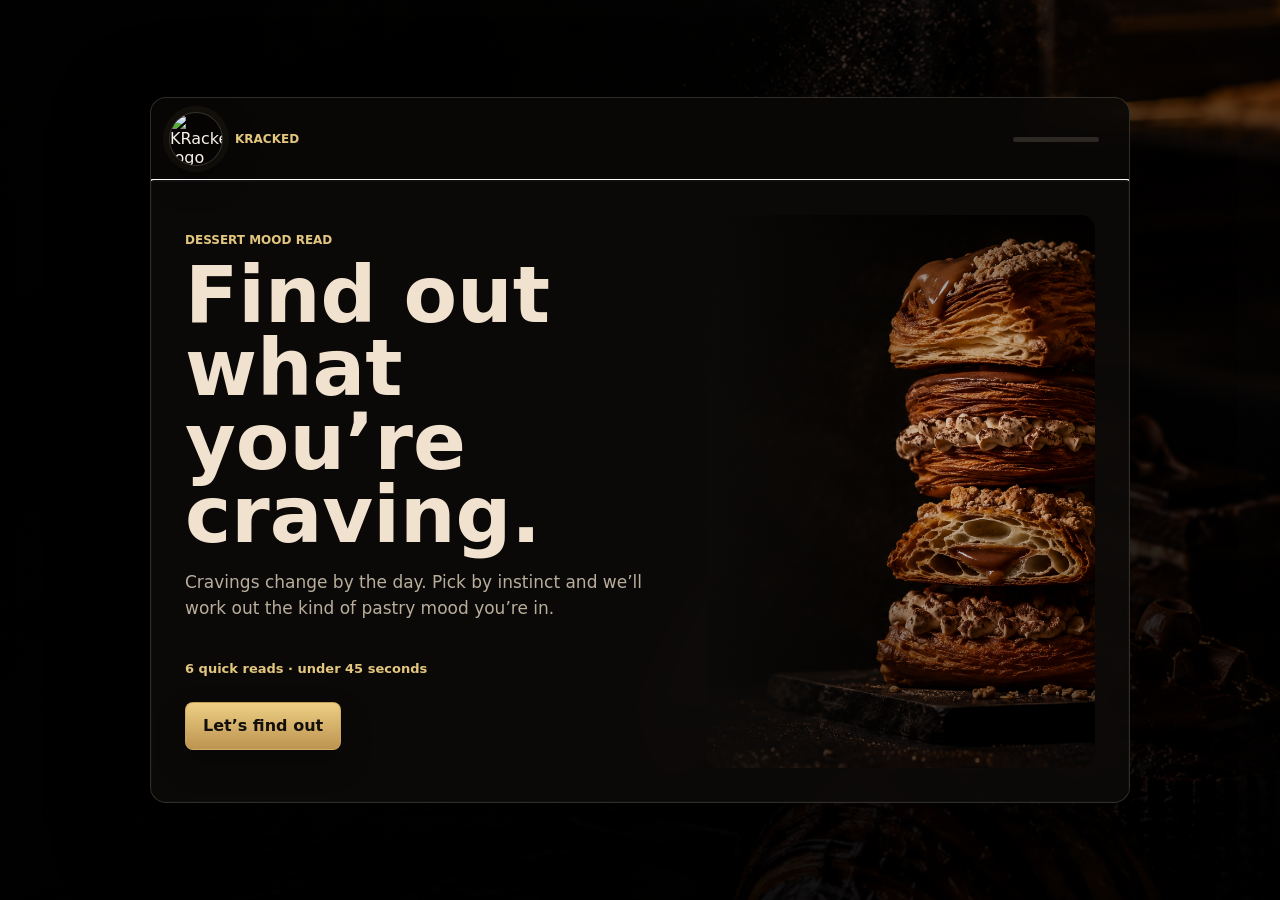
==== index.html @ ecb45f74 "Streamline KRacked craving quiz flow" ====
<!doctype html>
<html lang="en-SG">
<head>
  <meta charset="utf-8">
  <meta name="viewport" content="width=device-width, initial-scale=1">
  <title>KRacked Dessert Mood Read</title>
  <meta name="description" content="Find out what pastry mood you're craving today.">
  <style>
    :root {
      --ink: #f7f1e8;
      --muted: #b9ad9b;
      --paper: #070605;
      --panel: rgba(13, 11, 9, 0.9);
      --panel-strong: rgba(18, 15, 12, 0.96);
      --cream: #f0e2cf;
      --line: rgba(240, 226, 207, 0.16);
      --line-strong: rgba(240, 226, 207, 0.34);
      --gold: #c6a261;
      --gold-bright: #e4c77f;
      --radius: 8px;
      font-family: Inter, ui-sans-serif, system-ui, -apple-system, BlinkMacSystemFont, "Segoe UI", sans-serif;
    }

    * { box-sizing: border-box; }

    body {
      min-height: 100vh;
      margin: 0;
      color: var(--ink);
      background:
        linear-gradient(90deg, rgba(0,0,0,0.92), rgba(0,0,0,0.75) 48%, rgba(0,0,0,0.5)),
        linear-gradient(180deg, rgba(0,0,0,0.12), rgba(0,0,0,0.72)),
        url("kracked-bg.png") center right / cover fixed no-repeat,
        var(--paper);
    }

    button, input { font: inherit; }
    a { color: inherit; }

    .app {
      width: min(980px, calc(100% - 32px));
      min-height: 100vh;
      margin: 0 auto;
      padding: 28px 0;
      display: grid;
      align-items: center;
    }

    .shell {
      overflow: hidden;
      border: 1px solid var(--line);
      border-radius: 16px;
      background: var(--panel);
      box-shadow: 0 28px 90px rgba(0,0,0,0.6);
      backdrop-filter: blur(18px);
    }

    .topbar {
      display: flex;
      align-items: center;
      justify-content: space-between;
      gap: 14px;
      min-height: 68px;
      padding: 14px 18px;
      border-bottom: 1px solid var(--line);
      background: rgba(0,0,0,0.22);
    }

    .brand-mark {
      display: flex;
      align-items: center;
      gap: 12px;
      min-width: 0;
    }

    .brand-logo {
      width: 54px;
      height: 54px;
      border: 1px solid rgba(240,226,207,0.2);
      border-radius: 50%;
      background: #050403;
      box-shadow: 0 12px 34px rgba(0,0,0,0.45), 0 0 0 6px rgba(198,162,97,0.06);
      object-fit: cover;
      flex: 0 0 auto;
    }

    .brand-name {
      margin: 0;
      color: var(--gold-bright);
      font-size: 12px;
      font-weight: 900;
      letter-spacing: 0;
      text-transform: uppercase;
    }

    .progress {
      display: flex;
      align-items: center;
      gap: 12px;
    }

    .progress-track {
      width: 86px;
      height: 5px;
      overflow: hidden;
      border-radius: 999px;
      background: rgba(240,226,207,0.15);
    }

    .progress-fill {
      height: 100%;
      width: 0%;
      border-radius: inherit;
      background: var(--gold);
      transition: width 180ms ease;
    }

    .step-count {
      margin: 0;
      color: var(--muted);
      font-size: 12px;
      font-weight: 850;
      white-space: nowrap;
    }

    .screen {
      min-height: min(590px, calc(100vh - 160px));
      padding: clamp(24px, 5vw, 46px);
      display: grid;
      align-content: center;
    }

    .screen.intro-screen {
      min-height: auto;
      padding: clamp(22px, 4vw, 34px);
    }

    .screen.result-screen {
      align-content: start;
    }

    .question-stage {
      display: grid;
      grid-template-columns: minmax(0, 1fr) 220px;
      gap: 22px;
      align-items: start;
    }

    .question-stage--solo {
      grid-template-columns: 1fr;
    }

    .read-panel {
      position: sticky;
      top: 24px;
      border: 1px solid rgba(228,199,127,0.2);
      border-radius: 12px;
      padding: 13px;
      background:
        radial-gradient(circle at 85% 12%, rgba(228,199,127,0.13), transparent 32%),
        rgba(255,255,255,0.04);
      box-shadow: inset 0 0 0 1px rgba(255,255,255,0.025);
    }

    .read-panel p {
      color: var(--muted);
      font-size: 12px;
      line-height: 1.45;
    }

    .read-panel .tag-row {
      margin-top: 10px;
    }

    .intro-layout {
      display: grid;
      grid-template-columns: minmax(0, 0.9fr) minmax(300px, 0.72fr);
      gap: clamp(22px, 4vw, 38px);
      align-items: stretch;
    }

    .intro-copy {
      display: grid;
      align-content: center;
      padding: clamp(8px, 2vw, 18px) 0;
    }

    .hero-pastry-visual {
      position: relative;
      min-height: 390px;
      overflow: hidden;
      border-radius: 14px;
      background:
        linear-gradient(145deg, rgba(198,162,97,0.12), rgba(0,0,0,0.24)),
        rgba(255,255,255,0.035);
      box-shadow: inset 0 0 80px rgba(0,0,0,0.55);
    }

    .hero-pastry-visual::after {
      position: absolute;
      inset: 0;
      content: "";
      background:
        linear-gradient(90deg, rgba(13,11,9,0.86), rgba(13,11,9,0.28) 34%, transparent 62%),
        radial-gradient(circle at 72% 48%, transparent 34%, rgba(0,0,0,0.54) 100%),
        linear-gradient(180deg, rgba(0,0,0,0.18), transparent 45%, rgba(0,0,0,0.42));
      pointer-events: none;
    }

    .hero-pastry-visual img {
      width: 100%;
      height: 100%;
      display: block;
      object-fit: cover;
      object-position: 68% center;
      filter: saturate(0.94) brightness(0.86) contrast(1.04);
      transform: scale(1.01);
    }

    .eyebrow {
      margin: 0 0 12px;
      color: var(--gold-bright);
      font-size: 12px;
      font-weight: 900;
      letter-spacing: 0;
      text-transform: uppercase;
    }

    h1, h2, h3, h4, p { margin-top: 0; }

    h1 {
      max-width: 720px;
      margin-bottom: 18px;
      color: var(--cream);
      font-size: clamp(44px, 7vw, 78px);
      line-height: 0.94;
      letter-spacing: 0;
    }

    h2 {
      max-width: 760px;
      margin-bottom: 10px;
      color: var(--cream);
      font-size: clamp(34px, 5vw, 60px);
      line-height: 1.02;
      letter-spacing: 0;
    }

    h3 {
      color: var(--cream);
      letter-spacing: 0;
    }

    .copy {
      max-width: 650px;
      color: var(--muted);
      font-size: 17px;
      line-height: 1.52;
    }

    .meta {
      margin: 22px 0 0;
      color: var(--gold-bright);
      font-size: 13px;
      font-weight: 850;
    }

    .btn {
      min-height: 48px;
      border: 1px solid rgba(240,226,207,0.22);
      border-radius: var(--radius);
      padding: 12px 17px;
      color: var(--ink);
      background: rgba(255,255,255,0.055);
      cursor: pointer;
      font-weight: 850;
      text-decoration: none;
      text-align: center;
      transition: transform 160ms ease, border-color 160ms ease, background 160ms ease;
    }

    .btn:hover {
      transform: translateY(-1px);
      border-color: rgba(228,199,127,0.62);
      background: rgba(255,255,255,0.08);
    }

    .btn:focus-visible,
    .choice:focus-visible,
    .seg:focus-visible {
      outline: 3px solid rgba(228,199,127,0.92);
      outline-offset: 3px;
    }

    .btn-primary {
      border-color: rgba(198,162,97,0.72);
      color: #130f0a;
      background: linear-gradient(180deg, #edcf84, #bd9350);
      box-shadow: 0 14px 30px rgba(0,0,0,0.28);
    }

    .btn-ghost {
      border-color: transparent;
      background: transparent;
      color: var(--muted);
    }

    .btn[hidden] { display: none; }

    .actions {
      display: flex;
      flex-wrap: wrap;
      gap: 12px;
      margin-top: 26px;
    }

    .choices {
      display: grid;
      grid-template-columns: repeat(2, minmax(0, 1fr));
      gap: 14px;
      margin-top: 24px;
    }

    .choices--checklist {
      grid-template-columns: repeat(auto-fit, minmax(170px, 1fr));
      gap: 9px;
      margin-top: 18px;
    }

    .choice {
      position: relative;
      min-height: 132px;
      overflow: hidden;
      border: 1px solid var(--line);
      border-radius: var(--radius);
      padding: 20px;
      color: var(--ink);
      background:
        radial-gradient(circle at 88% 14%, rgba(198,162,97,0.12), transparent 34%),
        linear-gradient(145deg, rgba(255,255,255,0.055), rgba(255,255,255,0.025));
      cursor: pointer;
      text-align: left;
      display: grid;
      align-content: space-between;
      gap: 16px;
    }

    .choice--compact {
      min-height: 62px;
      grid-template-columns: 30px minmax(0, 1fr);
      align-items: center;
      align-content: center;
      gap: 10px;
      padding: 12px;
    }

    .choice--compact .choice-icon {
      width: 30px;
      height: 30px;
    }

    .choice--compact .choice-icon svg {
      width: 18px;
      height: 18px;
    }

    .choice--compact .choice-title {
      font-size: 16px;
    }

    .choice--compact .choice-tags {
      grid-column: 2;
      margin-top: -6px;
      font-size: 11px;
    }

    .choice--compact.is-selected::after {
      position: absolute;
      top: 12px;
      right: 12px;
      content: "";
      width: 7px;
      height: 7px;
      border-radius: 50%;
      background: var(--gold-bright);
    }

    .choice::before {
      position: absolute;
      inset: 0;
      content: "";
      border-radius: inherit;
      background: linear-gradient(90deg, rgba(228,199,127,0.28), transparent 34%);
      opacity: 0;
      transition: opacity 160ms ease;
      pointer-events: none;
    }

    .choice:hover,
    .choice.is-selected {
      border-color: rgba(228,199,127,0.72);
      background:
        linear-gradient(145deg, rgba(198,162,97,0.22), rgba(255,255,255,0.055));
      box-shadow: inset 0 0 0 1px rgba(228,199,127,0.12), 0 16px 34px rgba(0,0,0,0.24);
    }

    .choice:hover::before,
    .choice.is-selected::before {
      opacity: 1;
    }

    .choice-icon {
      position: relative;
      z-index: 1;
      display: inline-grid;
      place-items: center;
      width: 40px;
      height: 40px;
      border: 1px solid rgba(228,199,127,0.38);
      border-radius: 50%;
      color: var(--gold-bright);
      background: rgba(198,162,97,0.08);
      box-shadow: inset 0 0 18px rgba(198,162,97,0.08);
    }

    .choice-icon svg {
      width: 24px;
      height: 24px;
      stroke: currentColor;
      fill: none;
      stroke-width: 1.8;
      stroke-linecap: round;
      stroke-linejoin: round;
    }

    .choice.is-selected .choice-icon,
    .choice:hover .choice-icon {
      color: #130f0a;
      border-color: rgba(228,199,127,0.9);
      background: var(--gold-bright);
      box-shadow: 0 0 28px rgba(228,199,127,0.22);
    }

    .choice-title {
      position: relative;
      z-index: 1;
      display: block;
      color: var(--cream);
      font-size: clamp(21px, 3vw, 28px);
      font-weight: 900;
      line-height: 1.1;
    }

    .choice-tags {
      position: relative;
      z-index: 1;
      display: block;
      color: var(--muted);
      font-size: 13px;
      line-height: 1.35;
    }

    .helper {
      margin: 12px 0 0;
      color: var(--muted);
      font-size: 13px;
    }

    .error {
      margin: 14px 0 0;
      color: #f3c0ad;
      font-size: 13px;
      font-weight: 750;
    }

    .tune-grid {
      display: grid;
      gap: 12px;
      margin-top: 24px;
    }

    fieldset {
      margin: 0;
      padding: 0;
      border: 0;
    }

    legend {
      padding: 0;
    }

    .tune-row {
      display: grid;
      grid-template-columns: minmax(120px, 0.55fr) minmax(0, 1fr);
      align-items: center;
      gap: 14px;
      border: 1px solid var(--line);
      border-radius: var(--radius);
      padding: 12px;
      background:
        linear-gradient(145deg, rgba(198,162,97,0.1), rgba(255,255,255,0.035));
    }

    .tune-label {
      color: var(--cream);
      font-weight: 900;
    }

    .segments {
      display: grid;
      grid-template-columns: repeat(3, 1fr);
      gap: 6px;
      padding: 4px;
      border: 1px solid rgba(240,226,207,0.12);
      border-radius: 10px;
      background: rgba(0,0,0,0.22);
    }

    .seg {
      min-height: 40px;
      border: 1px solid transparent;
      border-radius: 7px;
      color: var(--muted);
      background: transparent;
      cursor: pointer;
      font-weight: 800;
    }

    .seg.is-selected {
      border-color: rgba(228,199,127,0.78);
      color: #120f0b;
      background: var(--gold-bright);
    }

    .result-head {
      display: grid;
      gap: 10px;
      margin-bottom: 18px;
      padding: clamp(18px, 3vw, 28px);
      border: 1px solid rgba(228,199,127,0.22);
      border-radius: 14px;
      background:
        radial-gradient(circle at 90% 12%, rgba(228,199,127,0.14), transparent 30%),
        rgba(255,255,255,0.04);
    }

    .tag-row {
      display: flex;
      flex-wrap: wrap;
      gap: 8px;
    }

    .tag {
      border: 1px solid rgba(228,199,127,0.32);
      border-radius: 999px;
      padding: 7px 10px;
      color: var(--gold-bright);
      background: rgba(198,162,97,0.1);
      font-size: 12px;
      font-weight: 850;
    }

    .idea-panel {
      border: 1px solid var(--line);
      border-radius: 12px;
      padding: 18px;
      background: rgba(255,255,255,0.045);
    }

    .idea-panel {
      margin: 20px 0 22px;
      background:
        linear-gradient(145deg, rgba(255,255,255,0.055), rgba(255,255,255,0.025));
    }

    .idea-list {
      display: flex;
      flex-wrap: wrap;
      gap: 8px;
      padding: 0;
      margin: 12px 0 0;
      list-style: none;
    }

    .idea-list li {
      border: 1px solid rgba(240,226,207,0.18);
      border-radius: 999px;
      padding: 8px 11px;
      color: var(--cream);
      background: rgba(0,0,0,0.16);
      font-size: 13px;
      font-weight: 750;
    }

    .did-you-know,
    .match-kicker {
      margin: 14px 0 0;
      color: var(--muted);
      font-size: 14px;
      line-height: 1.45;
    }

    .did-you-know strong,
    .match-kicker strong {
      color: var(--cream);
    }

    .result-hero {
      display: grid;
      grid-template-columns: minmax(260px, 0.9fr) minmax(0, 1.1fr);
      gap: 22px;
      align-items: stretch;
    }

    .product-image {
      position: relative;
      width: 100%;
      max-width: 100%;
      min-height: 340px;
      aspect-ratio: 4 / 5;
      overflow: hidden;
      border: 1px solid var(--line);
      border-radius: 12px;
      background-color: rgba(0,0,0,0.28);
      background-position: center;
      background-size: cover;
      background-repeat: no-repeat;
      box-shadow: inset 0 -110px 100px rgba(0,0,0,0.44), inset 0 0 0 1px rgba(255,255,255,0.025);
      filter: saturate(0.92) brightness(0.82) contrast(1.04);
    }

    .product-image::after,
    .mini-image::after {
      position: absolute;
      inset: 0;
      content: "";
      background:
        radial-gradient(circle at 52% 35%, transparent 42%, rgba(0,0,0,0.36)),
        linear-gradient(180deg, rgba(0,0,0,0.08), rgba(0,0,0,0.36));
      pointer-events: none;
    }

    .main-pick {
      min-width: 0;
      display: grid;
      align-content: start;
      gap: 10px;
      border: 1px solid var(--line);
      border-radius: 12px;
      padding: clamp(20px, 4vw, 30px);
      background: var(--panel-strong);
      box-shadow: inset 0 0 0 1px rgba(228,199,127,0.07);
    }

    .main-pick h3 {
      overflow-wrap: anywhere;
      margin-bottom: 0;
      color: var(--cream);
      font-size: clamp(30px, 5vw, 48px);
      line-height: 1.02;
    }

    .price {
      color: var(--gold-bright);
      font-size: 13px;
      font-weight: 900;
    }

    .reason {
      color: var(--muted);
      line-height: 1.45;
    }

    .discount-box {
      margin-top: 6px;
      border: 1px solid rgba(228,199,127,0.24);
      border-radius: 10px;
      padding: 12px;
      background:
        linear-gradient(145deg, rgba(198,162,97,0.12), rgba(255,255,255,0.035));
    }

    .discount-box h4 {
      margin-bottom: 0;
      color: var(--cream);
      font-size: 15px;
      line-height: 1.25;
    }

    .code-row {
      display: flex;
      flex-wrap: wrap;
      gap: 10px;
      align-items: center;
      margin-top: 10px;
    }

    .discount-code {
      border: 1px solid rgba(228,199,127,0.42);
      border-radius: var(--radius);
      padding: 8px 10px;
      color: var(--gold-bright);
      background: rgba(0,0,0,0.22);
      font-weight: 900;
      letter-spacing: 0.04em;
    }

    .note {
      margin: 8px 0 0;
      color: var(--muted);
      font-size: 11px;
      line-height: 1.4;
    }

    .secondary {
      margin-top: 22px;
    }

    .product-grid {
      display: grid;
      grid-template-columns: repeat(2, minmax(0, 1fr));
      gap: 14px;
      margin-top: 12px;
    }

    .mini-product {
      min-width: 0;
      display: grid;
      grid-template-columns: 108px minmax(0, 1fr);
      gap: 14px;
      align-items: stretch;
      border: 1px solid var(--line);
      border-radius: var(--radius);
      padding: 12px;
      background: rgba(255,255,255,0.045);
    }

    .mini-image {
      position: relative;
      overflow: hidden;
      min-height: 132px;
      aspect-ratio: 4 / 5;
      border-radius: 6px;
      background-color: rgba(0,0,0,0.28);
      background-position: center;
      background-size: cover;
      background-repeat: no-repeat;
      filter: saturate(0.92) brightness(0.82) contrast(1.04);
    }

    .mini-product > div:last-child {
      min-width: 0;
      display: flex;
      flex-direction: column;
      align-items: flex-start;
    }

    .mini-product h4 {
      overflow-wrap: anywhere;
      margin-bottom: 6px;
      color: var(--cream);
      font-size: 19px;
      line-height: 1.12;
    }

    .mini-product .reason {
      flex: 1;
      margin-bottom: 12px;
      font-size: 15px;
    }

    .mini-product .btn {
      min-height: 42px;
      padding: 10px 14px;
      align-self: flex-start;
    }

    .hidden { display: none; }

    @media (max-width: 760px) {
      body { background-attachment: scroll; }
      .app { align-items: start; padding: 14px 0; width: min(100% - 20px, 1040px); }
      .topbar { padding: 12px; }
      .brand-logo { width: 44px; height: 44px; }
      .brand-name { font-size: 11px; }
      .progress-track { width: 58px; }
      .screen { min-height: auto; padding: 22px; }
      .screen.intro-screen { padding-block: 30px; }
      .question-stage { grid-template-columns: 1fr; gap: 14px; }
      .read-panel { display: none; }
      .read-panel .eyebrow { margin-bottom: 6px; }
      .read-panel p { margin-bottom: 0; }
      .read-panel .tag-row { margin-top: 8px; }
      .intro-layout { grid-template-columns: 1fr; gap: 18px; }
      .hero-pastry-visual {
        min-height: 150px;
        order: -1;
      }
      h1 { font-size: clamp(42px, 14vw, 62px); }
      h2 { font-size: clamp(32px, 10vw, 48px); }
      .choices { grid-template-columns: 1fr; gap: 10px; }
      .choice { min-height: 104px; padding: 17px; }
      .choice--compact { min-height: 58px; padding: 12px; }
      .choice--compact .choice-tags { grid-column: 2; }
      .tune-row { grid-template-columns: 1fr; }
      .segments { grid-template-columns: 1fr; }
      .result-hero { grid-template-columns: 1fr; }
      .product-image { min-height: 280px; }
      .product-grid { grid-template-columns: 1fr; }
      .mini-product { grid-template-columns: 96px minmax(0, 1fr); }
      .mini-image { min-height: 112px; }
      .actions .btn, .main-pick .btn { width: 100%; }
    }

    @media (prefers-reduced-motion: reduce) {
      *, *::before, *::after {
        transition-duration: 0.01ms !important;
        animation-duration: 0.01ms !important;
        scroll-behavior: auto !important;
      }
    }
  </style>
</head>
<body>
  <main class="app">
    <section class="shell" aria-label="KRacked dessert mood read">
      <div class="topbar">
        <div class="brand-mark">
          <img class="brand-logo" src="https://emofly.b-cdn.net/hbd_exvhac6ayb3ZKT/width:256/plain/https%3A%2F%2Fstorage.googleapis.com%2Ftakeapp%2Fmedia%2Fcmmmfa3ml000004l42e17909a.png" alt="KRackedbakes logo">
          <p class="brand-name">KRacked</p>
        </div>
        <button class="btn btn-ghost" id="backButton" type="button" hidden>Back</button>
        <div class="progress" id="progress" aria-label="Quiz progress" hidden>
          <div class="progress-track" aria-hidden="true">
            <div class="progress-fill" id="progressFill"></div>
          </div>
          <p class="step-count" id="stepCopy">1 of 5</p>
        </div>
      </div>
      <div class="screen" id="screen" tabindex="-1"></div>
    </section>
  </main>

  <script>
    const STORAGE = {
      state: "krackedQuizState",
      result: "krackedQuizResult",
      code: "krackedQuizCode",
      session: "krackedQuizSession"
    };

    const quiz = {
      meta: { quizId: "kracked-craving-read-v1", quizVersion: "live", questionCount: 5 },
      discountCodes: Array.from({ length: 50 }, (_, index) => `KRACK5-${String(index + 1).padStart(3, "0")}`),
      products: [
        {
          id: "hot_cocoa_cookies",
          name: "6 Hot Cocoa Cookies",
          priceLabel: "$13.90",
          linkUrl: "https://take.app/krackedbakes/p/cmmmexc6h000104juop7cfe8i",
          image: "https://emofly.b-cdn.net/hbd_exvhac6ayb3ZKT/width:640/plain/https%3A%2F%2Fstorage.googleapis.com%2Ftakeapp%2Fmedia%2Fcmmonmbi0000104kz7p8477pj.jpeg",
          dims: { dark: 4, chew: 3, soft: 2, sweet: 2, rich: 3, lateNight: 2 }
        },
        {
          id: "brookies",
          name: "8 Brookies",
          priceLabel: "$18.90",
          linkUrl: "https://take.app/krackedbakes/p/cmmmeuznz001104lbet8awdc9",
          image: "https://emofly.b-cdn.net/hbd_exvhac6ayb3ZKT/width:640/plain/https%3A%2F%2Fstorage.googleapis.com%2Ftakeapp%2Fmedia%2Fcmmonns8c000104js0hgf8so5.jpeg",
          dims: { dark: 3, novelty: 2, chew: 3, rich: 4, sweet: 2, sharing: 1 }
        },
        {
          id: "tiramisu_rolls",
          name: "3 Tiramisu Rolls",
          priceLabel: "$12.90",
          linkUrl: "https://take.app/krackedbakes/p/cmmmesaaz000i04l14yc3kebn",
          image: "https://emofly.b-cdn.net/hbd_exvhac6ayb3ZKT/width:640/plain/https%3A%2F%2Fstorage.googleapis.com%2Ftakeapp%2Fmedia%2Fcmmono9vx000104l45e194ert.jpeg",
          dims: { cream: 4, soft: 2, creamy: 4, sweet: 1, rich: 2, brunch: 1 }
        },
        {
          id: "french_brioche_loaf",
          name: "French Brioche Loaf",
          priceLabel: "$14.90",
          linkUrl: "https://take.app/krackedbakes/p/cmmmew9md001m04jujtgqqz4l",
          image: "https://emofly.b-cdn.net/hbd_exvhac6ayb3ZKT/width:640/plain/https%3A%2F%2Fstorage.googleapis.com%2Ftakeapp%2Fmedia%2Fcmmonn1sh000004l42u2dgqqc.jpeg",
          dims: { butter: 4, soft: 4, sweet: 1, brunch: 3, familiarity: 2 }
        },
        {
          id: "streuseltalers",
          name: "2 Streuseltalers / Lemon Blueberry Crumble",
          priceLabel: "$19.90",
          linkUrl: "https://take.app/krackedbakes/p/cmpi02d5j00000bji89ahs4wu",
          image: "https://emofly.b-cdn.net/hbd_exvhac6ayb3ZKT/width:640/plain/https%3A%2F%2Fstorage.googleapis.com%2Ftakeapp%2Fmedia%2Fcmpi029ie00000bkm4si24eqo.png",
          dims: { bright: 4, fruity: 4, crumbly: 3, novelty: 2, sweet: 1, brunch: 1 }
        },
        {
          id: "triple_chocolate_cookies",
          name: "Triple Chocolate Cookies",
          priceLabel: "Menu price",
          // TODO: Replace catalogue fallback with direct Take.app product URL when available.
          linkUrl: "https://take.app/krackedbakes",
          image: "kracked-bg.png",
          dims: { dark: 5, chew: 3, rich: 4, sweet: 2, lateNight: 2 }
        },
        {
          id: "marble_praline_hazelnut_cookies",
          name: "3 Marble Praline Hazelnut Cookies",
          priceLabel: "$10.00",
          // TODO: Replace catalogue fallback with direct Take.app product URL when available.
          linkUrl: "https://take.app/krackedbakes",
          image: "kracked-bg.png",
          dims: { dark: 3, nutty: 5, chew: 2, rich: 2, sweet: 1 }
        },
        {
          id: "kannelbullar",
          name: "Kannelbullar (Swedish Knot)",
          priceLabel: "$4.00",
          // TODO: Replace catalogue fallback with direct Take.app product URL when available.
          linkUrl: "https://take.app/krackedbakes",
          image: "kracked-bg.png",
          dims: { butter: 3, soft: 2, brunch: 3, familiarity: 2, sweet: 1 }
        },
        {
          id: "brioches_pepites_chocolat",
          name: "3 Brioches aux pépites de chocolat",
          priceLabel: "$9.00",
          // TODO: Replace catalogue fallback with direct Take.app product URL when available.
          linkUrl: "https://take.app/krackedbakes",
          image: "kracked-bg.png",
          dims: { butter: 3, soft: 4, brunch: 3, sweet: 2, dark: 1, familiarity: 1 }
        },
        {
          id: "garlic_butter_shio_pan",
          name: "Garlic Butter Cream Cheese Shio Pan",
          priceLabel: "Menu price",
          // TODO: Replace catalogue fallback with direct Take.app product URL when available.
          linkUrl: "https://take.app/krackedbakes",
          image: "kracked-bg.png",
          dims: { butter: 4, salty: 5, soft: 2, brunch: 2, rich: 2, familiarity: 1 }
        }
      ],
      families: {
        dark: {
          id: "dark",
          icon: "cocoa",
          title: "Dark & Deep",
          tags: "cocoa · chewy · rich",
          prompt: "What kind of chocolate mood?",
          profile: "The Dark Comfort Seeker",
          description: "You’re not just looking for sweet. You want depth, cocoa, chew, and something that feels like a proper reward. This is the kind of craving that wants dessert to have weight.",
          ideas: ["brownie cookies", "ganache tarts", "chocolate babka", "cocoa hazelnut rolls", "molten-centre bakes"],
          didYouKnow: "Cocoa bitterness can make a bake feel richer without making it taste simply sweeter. That’s why brownie-style cookies, ganache, and dark chocolate bakes feel more satisfying.",
          unmetTags: ["cocoa-depth", "molten-centre"],
          dims: { dark: 4, rich: 2, chew: 1 },
          followups: [
            { id: "brownie", icon: "square", title: "Fudgy Brownie", tags: "dense · dark · rich", dims: { dark: 2, rich: 3 } },
            { id: "cookie", icon: "circle", title: "Chewy Cookie", tags: "pull · bite · cocoa", dims: { dark: 2, chew: 3 } },
            { id: "cocoa", icon: "swirl", title: "Hot-Cocoa Comfort", tags: "soft · warm · mellow", dims: { dark: 2, soft: 2 } },
            { id: "nutty", icon: "leaf", title: "Dark + Nutty", tags: "toast · depth · edge", dims: { dark: 2, nutty: 3 } }
          ]
        },
        butter: {
          id: "butter",
          icon: "bread",
          title: "Soft & Buttery",
          tags: "warm · bakery · comfort",
          prompt: "What kind of buttery mood?",
          profile: "The Butter-Led Loyalist",
          description: "You’re craving comfort more than drama. Soft crumb, butter, warmth, and a bake that feels easy to finish without being too much.",
          ideas: ["brioche", "croissants", "milk buns", "butter loaves", "shio pan"],
          didYouKnow: "Enriched doughs like brioche feel softer and richer because of butter, eggs, or milk in the dough.",
          unmetTags: ["savoury-buttery", "enriched-dough"],
          dims: { butter: 4, soft: 2, familiarity: 2 },
          followups: [
            { id: "brioche", icon: "arch", title: "Soft Loaf", tags: "pillowy · warm · simple", dims: { butter: 2, soft: 3, brunch: 1 } },
            { id: "flaky", icon: "crescent", title: "Flaky Pastry", tags: "layered · crisp · butter", dims: { butter: 2, flaky: 3 } },
            { id: "savoury", icon: "spark", title: "Salt-Butter Pull", tags: "savoury · rich · soft", dims: { butter: 2, salty: 3, soft: 1 } },
            { id: "cinnamon", icon: "swirl", title: "Cinnamon Bakery", tags: "spiced · warm · cosy", dims: { butter: 2, brunch: 2, familiarity: 1 } }
          ]
        },
        cream: {
          id: "cream",
          icon: "cup",
          title: "Creamy & Coffee",
          tags: "coffee · custard · soft",
          prompt: "What kind of creamy mood?",
          profile: "The Café Cloud Romantic",
          description: "You’re not chasing pure sugar today. You want something softer — cream, coffee, cocoa dust, and a mellow finish that feels like a slow café moment.",
          ideas: ["tiramisu", "custard rolls", "cream buns", "coffee cream slices", "cocoa-dusted sponge"],
          didYouKnow: "Café-style desserts often balance sweetness with cream, coffee, and cocoa instead of just sugar.",
          unmetTags: ["coffee-cream", "custard"],
          dims: { cream: 4, creamy: 3, soft: 1 },
          followups: [
            { id: "tiramisu", icon: "swirl", title: "Tiramisu Energy", tags: "coffee · cocoa · cream", dims: { cream: 3, creamy: 2 } },
            { id: "custard", icon: "cloud", title: "Custard Softness", tags: "vanilla · mellow · smooth", dims: { cream: 2, creamy: 3, sweet: 1 } },
            { id: "creamRoll", icon: "arch", title: "Cream Roll", tags: "soft · light · sweet", dims: { cream: 2, soft: 3 } },
            { id: "cocoaDust", icon: "drop", title: "Cocoa Dust", tags: "bitter · cream · finish", dims: { cream: 2, dark: 2 } }
          ]
        },
        bright: {
          id: "bright",
          icon: "citrus",
          title: "Bright & Fresh",
          tags: "citrus · berry · sharp finish",
          prompt: "What kind of bright?",
          profile: "The Bright Crumble Type",
          description: "You want something that lifts instead of sits heavy. Fruit, citrus, crumble, and a cleaner finish are probably what your sweet tooth is asking for.",
          ideas: ["fruit crumble", "lemon blueberry bakes", "berry tarts", "citrus cream pastries", "yuzu-style desserts"],
          didYouKnow: "Citrus or fruit acidity can make a dessert feel lighter even when it is still sweet.",
          unmetTags: ["yuzu-citrus", "fruit-crumble"],
          dims: { bright: 4, fruity: 3, adventurous: 1 },
          followups: [
            { id: "lemon", icon: "burst", title: "Lemon Lift", tags: "zesty · clean · sharp", dims: { bright: 3, fruity: 1 } },
            { id: "berry", icon: "circle", title: "Berry Crumble", tags: "fruit · crumb · sweet-tart", dims: { bright: 2, fruity: 3, crumbly: 2, sweet: 1 } },
            { id: "yuzu", icon: "spark", title: "Yuzu Mood", tags: "floral · citrus · fresh", dims: { bright: 3, adventurous: 2 } },
            { id: "tea", icon: "cloud", title: "Light Tea-Time", tags: "easy · soft · not heavy", dims: { bright: 1, soft: 2, familiarity: 1 } }
          ]
        },
        discovery: {
          id: "discovery",
          icon: "wildcard",
          title: "Wildcard / Nostalgic",
          tags: "local · layered · unexpected",
          prompt: "What kind of different are we doing?",
          profile: "The Wildcard Drop Hunter",
          description: "You don’t really play it safe with dessert. You like bakes that feel layered, a bit extra, and not too predictable — something that makes you go, ‘wait, that actually works.’",
          ideas: ["stuffed cookies", "brookies", "hybrid desserts", "kaya buns", "pandan rolls"],
          didYouKnow: "The best unusual bakes still need balance: something familiar, something textured, and one clear reason to come back for another bite.",
          unmetTags: ["hybrid-stuffed", "kaya-pandan", "limited-drop"],
          dims: { novelty: 3, local: 2, adventurous: 2 },
          followups: [
            { id: "nostalgia", icon: "pandan", title: "Kaya / Pandan Nostalgia", tags: "familiar · fragrant · soft", dims: { local: 4, soft: 2, butter: 1 } },
            { id: "stuffed", icon: "crack", title: "Stuffed + Layered", tags: "filled · extra · bite", dims: { novelty: 3, chew: 2 } },
            { id: "salty", icon: "spark", title: "Sweet-Salty Twist", tags: "contrast · rich · sharp", dims: { novelty: 2, salty: 3 } },
            { id: "limited", icon: "burst", title: "Limited Seasonal", tags: "new · bold · now", dims: { novelty: 3, adventurous: 2 } }
          ]
        },
        local: {
          id: "local",
          icon: "pandan",
          title: "Local & Nostalgic",
          tags: "kaya · pandan · sesame",
          prompt: "What kind of familiar?",
          profile: "The Nostalgic Twist Chaser",
          description: "You’re leaning toward flavours that feel familiar but still exciting. Kaya, pandan, sesame, coconut, or yuzu-style notes would probably hit because they carry memory and curiosity at the same time.",
          ideas: ["kaya buns", "pandan rolls", "black sesame cookies", "coconut brioche", "peanut-sesame bakes", "yuzu cream"],
          didYouKnow: "Nostalgic flavours work because they feel familiar, then become exciting in a new pastry format.",
          unmetTags: ["kaya-pandan", "black-sesame", "yuzu-citrus"],
          dims: { local: 5, nutty: 1, familiarity: 2 },
          followups: [
            { id: "kaya", icon: "stack", title: "Kaya Butter", tags: "toast · coconut · soft", dims: { local: 3, butter: 2, brunch: 1 } },
            { id: "pandan", icon: "leaf", title: "Pandan Coconut", tags: "green · fragrant · mellow", dims: { local: 3, soft: 1 } },
            { id: "sesame", icon: "circle", title: "Black Sesame", tags: "nutty · dark · roasty", dims: { local: 2, nutty: 3, dark: 1 } },
            { id: "peanut", icon: "square", title: "Peanut Sesame", tags: "roasty · sweet · nostalgic", dims: { local: 2, nutty: 3, familiarity: 1 } }
          ]
        },
        novelty: {
          id: "novelty",
          icon: "wildcard",
          title: "Wildcard Drop",
          tags: "limited · layered · unexpected",
          prompt: "What kind of wildcard?",
          profile: "The Wildcard Drop Hunter",
          description: "You don’t really play it safe with dessert. You like bakes that feel layered, a bit extra, and not too predictable — something that makes you go, ‘wait, that actually works.’",
          ideas: ["stuffed cookies", "brookies", "hybrid desserts", "limited drops", "sweet-savoury bakes"],
          didYouKnow: "Mash-up desserts work best when textures contrast, not when everything is just more.",
          unmetTags: ["hybrid-stuffed", "limited-drop"],
          dims: { novelty: 5, adventurous: 2, rich: 1 },
          followups: [
            { id: "gooey", icon: "drop", title: "Gooey Centre", tags: "molten · soft · rich", dims: { novelty: 2, soft: 2, rich: 2 } },
            { id: "stuffed", icon: "crack", title: "Stuffed + Layered", tags: "filled · extra · bite", dims: { novelty: 3, chew: 2 } },
            { id: "salty", icon: "spark", title: "Sweet-Salty", tags: "contrast · rich · sharp", dims: { novelty: 2, salty: 3 } },
            { id: "limited", icon: "burst", title: "Limited Seasonal", tags: "new · bold · now", dims: { novelty: 3, adventurous: 2 } }
          ]
        }
      },
      textureOptions: [
        { id: "soft", icon: "cloud", title: "Soft centre", tags: "gentle · warm · plush", dims: { soft: 2 } },
        { id: "chew", icon: "circle", title: "Chewy pull", tags: "bite · stretch · cookie", dims: { chew: 2 } },
        { id: "flaky", icon: "crescent", title: "Flaky layers", tags: "crisp · layered · butter", dims: { flaky: 2, butter: 1 } },
        { id: "creamy", icon: "swirl", title: "Creamy middle", tags: "smooth · cool · soft", dims: { creamy: 2, cream: 1 } },
        { id: "crumbly", icon: "crack", title: "Crumbly top", tags: "streusel · bite · edge", dims: { crumbly: 2 } },
        { id: "fruity", icon: "burst", title: "Fruit lift", tags: "bright · tart · fresh", dims: { fruity: 2, bright: 1 } },
        { id: "nutty", icon: "leaf", title: "Nutty toast", tags: "roasty · warm · deep", dims: { nutty: 2 } },
        { id: "salty", icon: "spark", title: "Salty hit", tags: "sharp · savoury · balance", dims: { salty: 2 } }
      ],
      avoidanceOptions: [
        { id: "tooSweet", icon: "citrus", title: "Too sweet", tags: "balance · clean · not syrupy", dims: { sweet: -3, bright: 1, butter: 1, cream: 1 } },
        { id: "tooHeavy", icon: "cloud", title: "Too heavy", tags: "lighter · lifted · easy", dims: { rich: -3, bright: 2, fruity: 1, soft: 1 } },
        { id: "tooPlain", icon: "spark", title: "Too plain", tags: "more going on", dims: { novelty: 3, adventurous: 2 } },
        { id: "tooDry", icon: "swirl", title: "Too dry", tags: "soft · moist · filled", dims: { soft: 2, creamy: 2, cream: 1, dark: 1 } },
        { id: "tooSafe", icon: "wildcard", title: "Too safe", tags: "surprise · twist · different", dims: { novelty: 3, local: 1, adventurous: 2 } },
        { id: "tooCreamy", icon: "square", title: "Too creamy", tags: "less cream · more bite", dims: { cream: -4, creamy: -3, chew: 2, crumbly: 1, bright: 1 } }
      ],
      moments: [
        { id: "brunch", icon: "bread", title: "Morning Soft Launch", tags: "brunch · coffee · easy", dims: { brunch: 3, butter: 1 } },
        { id: "coffee", icon: "cup", title: "Midday Treat", tags: "pause · snack · reset", dims: { cream: 2, soft: 1 } },
        { id: "postDinner", icon: "circle", title: "Post-Dinner Sweet", tags: "dessert · finish · proper", dims: { sweet: 2, rich: 1 } },
        { id: "lateNight", icon: "moon", title: "Late-Night Fix", tags: "reward · dark · quiet", dims: { lateNight: 3, dark: 1 } },
        { id: "sharing", icon: "stack", title: "Sharing Box", tags: "variety · generous · group", dims: { sharing: 3, novelty: 1 } },
        { id: "curious", icon: "spark", title: "Just Browsing", tags: "new · open · browse", dims: { adventurous: 2, novelty: 1 } }
      ],
      openness: [
        { id: "classic", icon: "circle", title: "Keep It Classic", tags: "safe · familiar · clean", dims: { familiarity: 3 } },
        { id: "halfway", icon: "swirl", title: "Meet Me Halfway", tags: "balanced · small twist", dims: { familiarity: 1, adventurous: 1 } },
        { id: "surprise", icon: "spark", title: "Surprise Me", tags: "bold · strange · new", dims: { adventurous: 3, novelty: 1 } }
      ],
      topFamilyIds: ["dark", "butter", "cream", "bright", "discovery"],
      profileOrder: ["dark", "butter", "cream", "bright", "local", "novelty"]
    };

    const productById = Object.fromEntries(quiz.products.map((product) => [product.id, product]));
    let state = defaultState();

    const screen = document.getElementById("screen");
    const backButton = document.getElementById("backButton");
    const progress = document.getElementById("progress");
    const progressFill = document.getElementById("progressFill");
    const stepCopy = document.getElementById("stepCopy");

    init();

    function defaultState() {
      return {
        sessionId: getOrCreateSession(),
        step: 0,
        answers: { textures: [], avoid: "", intensity: { sweetness: "balanced", richness: "medium", familiarity: "twist" } },
        result: null,
        discountCode: ""
      };
    }

    function init() {
      const restored = readJson(STORAGE.state);
      if (restored && restored.sessionId) state = normalizeState(restored);
      window.addEventListener("hashchange", syncFromHash);
      window.addEventListener("popstate", syncFromHash);
      backButton.addEventListener("click", goBack);
      syncFromHash();
    }

    function normalizeState(restored) {
      const fresh = defaultState();
      const answers = restored.answers || {};
      return {
        ...fresh,
        ...restored,
        answers: {
          ...fresh.answers,
          ...answers,
          textures: Array.isArray(answers.textures) ? answers.textures : [],
          intensity: {
            ...fresh.answers.intensity,
            ...(answers.intensity || {})
          }
        },
        result: restored.result || readJson(STORAGE.result) || null,
        discountCode: restored.discountCode || safeGet(STORAGE.code) || ""
      };
    }

    function syncFromHash() {
      const target = parseHash();
      if (target === "result" && state.result) {
        state.step = 7;
        render();
        return;
      }
      if (target.startsWith("q")) {
        const step = Number(target.slice(1));
        if (Number.isInteger(step) && step >= 1 && step <= quiz.meta.questionCount) state.step = Math.min(step, maxReachableStep());
      } else {
        state.step = 0;
      }
      render();
    }

    function parseHash() {
      return (window.location.hash || "#intro").replace("#", "");
    }

    function maxReachableStep() {
      if (!state.answers.family) return 1;
      if (!state.answers.followup) return 2;
      if (!state.answers.textures?.length) return 3;
      if (!state.answers.avoid) return 4;
      return quiz.meta.questionCount;
    }

    function setHash(value) {
      if (window.location.hash !== `#${value}`) window.history.pushState(null, "", `#${value}`);
    }

    function persist() {
      writeJson(STORAGE.state, state);
      if (state.result) writeJson(STORAGE.result, state.result);
      if (state.discountCode) safeSet(STORAGE.code, state.discountCode);
    }

    function render() {
      const isIntro = state.step === 0;
      const isResult = state.step === 7;
      backButton.hidden = state.step <= 1 || isIntro || isResult;
      progress.hidden = isIntro || isResult;
      progressFill.style.width = isIntro ? "0%" : `${Math.max(0, Math.min(100, (state.step / quiz.meta.questionCount) * 100))}%`;
      stepCopy.textContent = isIntro ? "" : `${Math.min(state.step, quiz.meta.questionCount)} of ${quiz.meta.questionCount}`;
      screen.className = `screen${isIntro ? " intro-screen" : ""}${isResult ? " result-screen" : ""}`;

      if (isIntro) renderIntro();
      else if (isResult) renderResult();
      else renderQuestion();

      requestAnimationFrame(() => screen.focus({ preventScroll: true }));
      persist();
    }

    function renderIntro() {
      screen.innerHTML = `
        <div class="intro-layout">
          <div class="intro-copy">
            <p class="eyebrow">Dessert mood read</p>
            <h1>Find out what you&rsquo;re craving.</h1>
            <p class="copy">Cravings change by the day. Pick by instinct and we&rsquo;ll work out the kind of pastry mood you&rsquo;re in.</p>
            <p class="meta">6 quick reads · under 45 seconds</p>
            <div class="actions">
              <button class="btn btn-primary" id="startButton" type="button">Let&rsquo;s find out</button>
            </div>
          </div>
          <div class="hero-pastry-visual">
            <img src="assets/intro-pastry-hero.png" alt="Dark editorial pastry stack" loading="eager" decoding="async" onerror="this.remove()">
          </div>
        </div>
      `;
      document.getElementById("startButton").addEventListener("click", () => {
        trackEvent("quiz_started", eventBase());
        state.step = 1;
        setHash("q1");
        render();
      });
    }

    function renderQuestion() {
      const question = getQuestion();
      const helper = question.helper ? `<p class="helper">${escapeHtml(question.helper)}</p>` : "";
      const readPanel = renderReadPanel();
      screen.innerHTML = `
        <div class="question-stage${readPanel ? "" : " question-stage--solo"}">
          <div>
            <fieldset>
              <legend>
                <p class="eyebrow">${escapeHtml(question.eyebrow)}</p>
                <h2>${escapeHtml(question.prompt)}</h2>
              </legend>
              ${helper}
              ${question.type === "multi" ? renderMulti(question) : question.type === "intensity" ? renderIntensity() : renderSingle(question)}
            </fieldset>
            <p class="error" id="stepError" hidden></p>
            ${question.needsContinue ? `<div class="actions"><button class="btn btn-primary" id="continueButton" type="button">${escapeHtml(question.continueLabel)}</button></div>` : ""}
          </div>
          ${readPanel}
        </div>
      `;

      trackEvent("step_view", eventBase({ step: state.step, step_type: question.type }));
      if (question.type === "multi") bindMulti(question);
      else if (question.type === "intensity") bindIntensity();
      else bindSingle(question);
      if (question.needsContinue) document.getElementById("continueButton").addEventListener("click", continueFromStep);
    }

    function getQuestion() {
      if (state.step === 1) {
        return { type: "single", eyebrow: "Craving read", prompt: "What sounds good today?", options: quiz.topFamilyIds.map((id) => quiz.families[id]), answerKey: "family" };
      }
      if (state.step === 2) {
        const family = quiz.families[state.answers.family] || quiz.families.dark;
        return { type: "single", eyebrow: "Craving read", prompt: family.prompt, options: family.followups, answerKey: "followup" };
      }
      if (state.step === 3) {
        return { type: "multi", eyebrow: "Build the bite", prompt: "Build the bite.", helper: "Pick up to 2 things you need in the first bite.", options: quiz.textureOptions, needsContinue: true, continueLabel: "Continue" };
      }
      if (state.step === 4) {
        return { type: "single", eyebrow: "Avoidance read", prompt: "What are we avoiding today?", options: quiz.avoidanceOptions, answerKey: "avoid" };
      }
      if (state.step === 5) {
        return { type: "intensity", eyebrow: "Tuning", prompt: "Dial the craving.", needsContinue: true, continueLabel: "Reveal my read" };
      }
      return { type: "intensity", eyebrow: "Tuning", prompt: "Dial the craving.", needsContinue: true, continueLabel: "Reveal my read" };
    }

    function renderSingle(question) {
      return `<div class="choices" role="group" aria-label="${escapeHtml(question.prompt)}">
        ${question.options.map((option) => choiceButton(option, state.answers[question.answerKey] === option.id)).join("")}
      </div>`;
    }

    function renderMulti(question) {
      const selected = new Set(state.answers.textures || []);
      return `<div class="choices choices--checklist" role="group" aria-label="${escapeHtml(question.prompt)}">
        ${question.options.map((option) => choiceButton(option, selected.has(option.id), true)).join("")}
      </div>`;
    }

    function renderReadPanel() {
      const tags = currentReadTags();
      if (!tags.length) return "";
      return `
        <aside class="read-panel" aria-label="Selected read details">
          <p class="eyebrow">Building your read</p>
          <div class="tag-row">${tags.map((tag) => `<span class="tag">${escapeHtml(tag)}</span>`).join("")}</div>
        </aside>
      `;
    }

    function currentReadTags() {
      const tags = [];
      if (!state.answers.family) return tags;
      const family = quiz.families[state.answers.family] || quiz.families.dark;
      const followup = family.followups.find((option) => option.id === state.answers.followup);
      const avoid = quiz.avoidanceOptions.find((option) => option.id === state.answers.avoid);
      tags.push(family.title);
      if (followup) tags.push(followup.title);
      (state.answers.textures || []).slice(0, 2).forEach((id) => {
        const texture = quiz.textureOptions.find((option) => option.id === id);
        if (texture) tags.push(texture.title);
      });
      if (avoid) tags.push(`Avoiding ${avoid.title.toLowerCase()}`);
      if (state.step >= 5 && state.answers.intensity?.richness) tags.push(labelForIntensity("richness"));
      return tags.slice(0, 4);
    }

    function choiceButton(option, selected, checkbox = false) {
      return `
        <button class="choice${checkbox ? " choice--compact" : ""}${selected ? " is-selected" : ""}" type="button" data-option="${option.id}" aria-pressed="${selected}" ${checkbox ? `aria-label="${escapeHtml(option.title)} ${selected ? "selected" : "not selected"}"` : ""}>
          <span class="choice-icon" aria-hidden="true">${iconSvg(option.icon)}</span>
          <span class="choice-title">${escapeHtml(option.title)}</span>
          <span class="choice-tags">${escapeHtml(option.tags)}</span>
        </button>
      `;
    }

    function renderIntensity() {
      const controls = [
        ["sweetness", "Sweetness", [["gentle", "gentle"], ["balanced", "balanced"], ["full", "full-send"]]],
        ["richness", "Richness", [["light", "light"], ["medium", "medium"], ["dense", "dense"]]],
        ["familiarity", "Adventure", [["classic", "classic"], ["twist", "twist"], ["adventurous", "adventurous"]]]
      ];
      return `<div class="tune-grid">
        ${controls.map(([key, label, options]) => `
          <div class="tune-row">
            <span class="tune-label">${label}: ${escapeHtml(labelForIntensity(key))}</span>
            <div class="segments" role="group" aria-label="${label}">
              ${options.map(([value, text]) => `<button class="seg${state.answers.intensity[key] === value ? " is-selected" : ""}" type="button" data-intensity="${key}" data-value="${value}">${text}</button>`).join("")}
            </div>
          </div>
        `).join("")}
      </div>`;
    }

    function labelForIntensity(key) {
      const labels = {
        sweetness: { gentle: "gentle", balanced: "balanced", full: "full-send" },
        richness: { light: "light", medium: "medium", dense: "dense" },
        familiarity: { classic: "classic", twist: "twist", adventurous: "adventurous" }
      };
      return labels[key]?.[state.answers.intensity[key]] || state.answers.intensity[key];
    }

    function bindSingle(question) {
      screen.querySelectorAll(".choice").forEach((button) => {
        button.addEventListener("click", () => {
          state.answers[question.answerKey] = button.dataset.option;
          if (question.answerKey === "family") {
            state.answers.followup = "";
          }
          const eventName = question.answerKey === "family" ? "craving_lane_selected" : question.answerKey === "avoid" ? "avoidance_selected" : "branch_answer_selected";
          trackEvent(eventName, eventBase({ step: state.step, answer_id: button.dataset.option }));
          setTimeout(() => advance(), 150);
        });
      });
    }

    function bindMulti() {
      screen.querySelectorAll(".choice").forEach((button) => {
        button.addEventListener("click", () => {
          const id = button.dataset.option;
          const selected = new Set(state.answers.textures || []);
          if (selected.has(id)) selected.delete(id);
          else if (selected.size < 2) selected.add(id);
          else {
            showError("Pick up to 2 textures.");
            return;
          }
          state.answers.textures = [...selected];
          trackEvent("texture_selected", eventBase({ textures: state.answers.textures.join(",") }));
          renderQuestion();
        });
      });
    }

    function bindIntensity() {
      screen.querySelectorAll(".seg").forEach((button) => {
        button.addEventListener("click", () => {
          state.answers.intensity[button.dataset.intensity] = button.dataset.value;
          trackEvent("intensity_set", eventBase({ key: button.dataset.intensity, value: button.dataset.value }));
          renderQuestion();
        });
      });
    }

    function continueFromStep() {
      if (state.step === 3 && (!state.answers.textures || state.answers.textures.length === 0)) {
        showError("Pick at least 1 texture.");
        return;
      }
      advance();
    }

    function showError(message) {
      const error = document.getElementById("stepError");
      error.textContent = message;
      error.hidden = false;
    }

    function advance() {
      if (state.step < quiz.meta.questionCount) {
        state.step += 1;
        setHash(`q${state.step}`);
        render();
      } else {
        completeQuiz();
      }
    }

    function goBack() {
      if (state.step <= 1) return;
      state.step -= 1;
      setHash(`q${state.step}`);
      render();
    }

    function completeQuiz() {
      state.result = computeResult();
      state.discountCode = assignDiscountCode();
      state.step = 7;
      writeJson(STORAGE.result, state.result);
      safeSet(STORAGE.code, state.discountCode);
      trackEvent("result_generated", eventBase({
        first_craving_lane: state.answers.family,
        branch_answer: state.answers.followup,
        textures: (state.answers.textures || []).join(","),
        sweetness: state.answers.intensity.sweetness,
        richness: state.answers.intensity.richness,
        adventure: state.answers.intensity.familiarity,
        avoiding: state.answers.avoid,
        final_profile: state.result.profile.id,
        main_match: state.result.main.product.id,
        unmet_craving_tags: state.result.unmetTags.join(","),
        discount_code: state.discountCode,
        confidence: state.result.confidence
      }));
      setHash("result");
      render();
    }

    function computeResult() {
      const { dims, family, followup } = collectRead();
      const profileFamily = resolveProfileFamily(family, followup);
      const profile = {
        id: profileFamily.id,
        name: profileFamily.profile,
        description: profileDescription(profileFamily),
        ideas: profileFamily.ideas,
        didYouKnow: profileFamily.didYouKnow,
        tags: resultTags(dims)
      };

      const rankedProducts = quiz.products
        .map((product) => ({ product, score: scoreProduct(dims, product), reason: productReason(profileFamily.id, product.id, dims) }))
        .sort((a, b) => b.score - a.score);
      const main = rankedProducts[0];
      const secondary = rankedProducts.slice(1, 3);
      const gap = main.score - rankedProducts[1].score;
      const unmetTags = [...new Set([...(profileFamily.unmetTags || []), ...unmetTagsFromDims(dims)])];
      const confidence = profileFamily.id === "local" ? "weak" : gap >= 5 ? "strong" : gap >= 2 ? "medium" : "weak";
      return { profile, dims, main, secondary, confidence, unmetTags, branch: followup?.id || "" };
    }

    function collectRead() {
      const dims = {};
      const family = quiz.families[state.answers.family] || quiz.families.dark;
      const followup = family.followups.find((option) => option.id === state.answers.followup);
      addDims(dims, family.dims);
      addDims(dims, followup?.dims);
      (state.answers.textures || []).forEach((id) => addDims(dims, quiz.textureOptions.find((option) => option.id === id)?.dims));
      addDims(dims, quiz.avoidanceOptions.find((option) => option.id === state.answers.avoid)?.dims);
      addIntensityDims(dims);
      return { dims, family, followup };
    }

    function resolveProfileFamily(family, followup) {
      if (family.id !== "discovery") return family;
      if (followup?.id === "nostalgia") return quiz.families.local;
      return quiz.families.novelty;
    }

    function profileDescription(profileFamily) {
      const avoid = state.answers.avoid;
      if (avoid === "tooSweet") return "You’re not looking for something sugar-heavy today. You want balance, texture, and a cleaner finish.";
      if (avoid === "tooSafe") return "You don’t really play it safe with dessert. You want something layered, a bit extra, and not too predictable.";
      if (avoid === "tooDry") return "You’re clearly after softness and moisture — soft centres, cream, or anything that does not eat like a dry biscuit.";
      return profileFamily.description;
    }

    function addDims(target, dims = {}) {
      Object.entries(dims).forEach(([key, value]) => {
        target[key] = (target[key] || 0) + value;
      });
    }

    function addIntensityDims(dims) {
      const { sweetness, richness, familiarity } = state.answers.intensity;
      if (sweetness === "gentle") addDims(dims, { sweet: -1, familiarity: 1 });
      if (sweetness === "balanced") addDims(dims, { sweet: 1 });
      if (sweetness === "full") addDims(dims, { sweet: 3, rich: 1 });
      if (richness === "light") addDims(dims, { rich: -1, cream: 1 });
      if (richness === "medium") addDims(dims, { rich: 1 });
      if (richness === "dense") addDims(dims, { rich: 3, dark: 1 });
      if (familiarity === "classic") addDims(dims, { familiarity: 3 });
      if (familiarity === "twist") addDims(dims, { novelty: 1, adventurous: 1 });
      if (familiarity === "adventurous") addDims(dims, { novelty: 2, adventurous: 3 });
    }

    function scoreProduct(dims, product) {
      return Object.entries(product.dims).reduce((sum, [key, value]) => sum + (dims[key] || 0) * value, 0);
    }

    function productReason(familyId, productId, dims = {}) {
      if (familyId === "local") {
        if (productId === "streuseltalers") return "KRacked does not have a kaya, pandan, or sesame bake right now, but this is the closest current match for a brighter, layered pastry profile with fruit and crumble.";
        if (productId === "garlic_butter_shio_pan") return "KRacked does not have a kaya or pandan bake right now, but this gives you the salt-butter comfort your answers kept pointing to.";
        if (productId === "brookies") return "KRacked does not have a kaya, pandan, or sesame bake right now, but this is the closest current bridge if you wanted familiar flavours with less-safe, layered energy.";
        if (productId === "triple_chocolate_cookies") return "KRacked does not have a kaya, pandan, or sesame bake right now, but this is the closest current bridge if your familiar-lane answer also leaned dark and chewy.";
        return "KRacked does not have a kaya, pandan, or sesame bake right now, but this is the closest live bridge for the soft, familiar side of your result.";
      }
      const reasons = {
        hot_cocoa_cookies: "This fits because you’re leaning toward cocoa comfort: soft centre, rich finish, and something that feels more like a proper dessert than a snack.",
        brookies: "This fits because you’re asking for contrast — brownie density, cookie chew, and a little “why not?” energy in one bite.",
        tiramisu_rolls: "This fits because you’re leaning creamy, coffee-led, and soft — the kind of dessert that feels rich without being heavy.",
        french_brioche_loaf: "This fits because you’re craving the soft, buttery side of pastry — warm, simple, and not too loud.",
        streuseltalers: "This fits because you’re leaning brighter and more layered: fruit, crumble, and a finish that feels less heavy.",
        triple_chocolate_cookies: "This fits because you want chocolate with weight — deep cocoa, chew, and a full dessert finish.",
        marble_praline_hazelnut_cookies: "This fits because you’re leaning into cocoa depth with a nutty, roasted edge.",
        kannelbullar: "This fits because you’re pointing toward warm bakery comfort: soft dough, spice, and a familiar finish.",
        brioches_pepites_chocolat: "This fits because you want soft bread comfort with enough chocolate to keep it feeling like a treat.",
        garlic_butter_shio_pan: "This fits because your answers point to butter, salt, and comfort without going overly sweet."
      };
      return reasons[productId] || "Closest fit on the current menu.";
    }

    function unmetTagsFromDims(dims) {
      const tags = [];
      if ((dims.local || 0) >= 5) tags.push("kaya-pandan-black-sesame");
      if ((dims.bright || 0) >= 5) tags.push("yuzu-citrus");
      if ((dims.salty || 0) >= 3 && (dims.butter || 0) >= 3) tags.push("savoury-buttery");
      if ((dims.crumbly || 0) >= 2 || (dims.fruity || 0) >= 4) tags.push("fruit-crumble");
      if ((dims.novelty || 0) >= 5) tags.push("hybrid-stuffed");
      return tags;
    }

    function resultTags(dims) {
      return Object.entries(dims)
        .sort((a, b) => b[1] - a[1])
        .slice(0, 3)
        .map(([key]) => ({
          lateNight: "late-night",
          novelty: "curveball",
          adventurous: "adventurous",
          familiarity: "familiar",
          brunch: "brunch",
          chew: "chewy",
          soft: "soft",
          rich: "rich",
          bright: "bright",
          fruity: "fruity",
          butter: "buttery",
          cream: "creamy",
          dark: "cocoa",
          local: "nostalgic",
          sharing: "sharing"
        }[key] || key));
    }

    function renderResult() {
      const result = state.result || readJson(STORAGE.result);
      if (!result) {
        state.step = 0;
        setHash("intro");
        render();
        return;
      }
      state.result = result;
      const label = result.confidence === "weak" ? "Closest KRacked pick" : "KRacked would point you here";
      const code = assignDiscountCode();
      screen.innerHTML = `
        <div class="result-head">
          <p class="eyebrow">Your craving profile is&hellip;</p>
          <h2>${escapeHtml(result.profile.name)}</h2>
          <p class="copy">${escapeHtml(result.profile.description)}</p>
          <div class="tag-row">${result.profile.tags.map((tag) => `<span class="tag">${escapeHtml(tag)}</span>`).join("")}</div>
        </div>

        <section class="idea-panel">
          <p class="eyebrow">You'd probably like...</p>
          <ul class="idea-list">${result.profile.ideas.map((idea) => `<li>${escapeHtml(idea)}</li>`).join("")}</ul>
          <p class="did-you-know"><strong>Did you know:</strong> ${escapeHtml(result.profile.didYouKnow)}</p>
        </section>

        <div class="result-hero">
          <div class="product-image" style="background-image: url('${result.main.product.image}')"></div>
          <article class="main-pick">
            <p class="eyebrow">${escapeHtml(label)}</p>
            <p class="match-kicker"><strong>If we had to point you to one KRacked pick right now, it’d be this.</strong></p>
            <h3>${escapeHtml(result.main.product.name)}</h3>
            <p class="price">${escapeHtml(result.main.product.priceLabel)}</p>
            <p class="reason">${escapeHtml(result.main.reason)}</p>
            <a class="btn btn-primary" href="${result.main.product.linkUrl}" target="_blank" rel="noopener" data-product-id="${result.main.product.id}" data-slot="main">Order this bake</a>
            <div class="discount-box">
              <p class="eyebrow">5% off your first match</p>
              <h4>Use code ${escapeHtml(code)} for 5% off your order.</h4>
              <div class="code-row">
                <span class="discount-code">${escapeHtml(code)}</span>
                <button class="btn" id="copyCodeButton" type="button">Copy code</button>
              </div>
              <p class="note">Code validity will be confirmed before launch.</p>
            </div>
          </article>
        </div>

        <section class="secondary">
          <p class="eyebrow">Also worth a look</p>
          <div class="product-grid">${result.secondary.map((item) => secondaryCard(item)).join("")}</div>
        </section>

        <div class="actions">
          <button class="btn" id="retakeButton" type="button">Retake</button>
          <button class="btn btn-ghost" id="copyResultButton" type="button">Copy my result</button>
        </div>
      `;
      bindResultActions(result, code);
    }

    function secondaryCard(item) {
      return `
        <article class="mini-product">
          <div class="mini-image" style="background-image: url('${item.product.image}')"></div>
          <div>
            <p class="eyebrow">Worth a look</p>
            <h4>${escapeHtml(item.product.name)}</h4>
            <p class="reason">${escapeHtml(item.reason)}</p>
            <a class="btn" href="${item.product.linkUrl}" target="_blank" rel="noopener" data-product-id="${item.product.id}" data-slot="secondary">View bake</a>
          </div>
        </article>
      `;
    }

    function bindResultActions(result, code) {
      screen.querySelectorAll("[data-product-id]").forEach((link) => {
        link.addEventListener("click", () => trackEvent("order_clicked", eventBase({ product_id: link.dataset.productId, slot: link.dataset.slot })));
      });
      document.getElementById("retakeButton").addEventListener("click", () => {
        trackEvent("retake_quiz", eventBase({ profile: result.profile.id }));
        resetQuiz();
      });
      document.getElementById("copyResultButton").addEventListener("click", async () => {
        trackEvent("copy_result", eventBase({ profile: result.profile.id }));
        await copyText(`My pastry mood today is ${result.profile.name}. I'd probably like ${result.profile.ideas.slice(0, 3).join(", ")}. Closest KRacked match: ${result.main.product.name}.`, "copyResultButton");
      });
      document.getElementById("copyCodeButton").addEventListener("click", async () => {
        trackEvent("discount_copied", eventBase({ code }));
        await copyText(`Use code ${code} for 5% off your order.`, "copyCodeButton", `Code: ${code}`);
      });
    }

    function resetQuiz() {
      clearStorage();
      state = defaultState();
      setHash("intro");
      render();
    }

    function assignDiscountCode() {
      if (state.discountCode) return state.discountCode;
      const stored = safeGet(STORAGE.code);
      if (stored && quiz.discountCodes.includes(stored)) {
        state.discountCode = stored;
        return stored;
      }
      const code = quiz.discountCodes[Math.floor(Math.random() * quiz.discountCodes.length)];
      state.discountCode = code;
      safeSet(STORAGE.code, code);
      return code;
    }

    async function copyText(text, buttonId, fallbackText = "Copy failed") {
      const button = document.getElementById(buttonId);
      const original = button.textContent;
      try {
        if (!navigator.clipboard) throw new Error("Clipboard unavailable");
        await navigator.clipboard.writeText(text);
        button.textContent = "Copied";
      } catch {
        button.textContent = fallbackText;
      }
      setTimeout(() => {
        button.textContent = original;
      }, 1800);
    }

    function iconSvg(icon) {
      const icons = {
        cocoa: '<svg viewBox="0 0 32 32"><path d="M15 4c-4 5-7 9-7 14a7 7 0 0 0 14 0c0-5-3-9-7-14Z"></path><rect x="18" y="18" width="7" height="7" rx="1.5"></rect></svg>',
        bread: '<svg viewBox="0 0 32 32"><path d="M6 22v-4a10 10 0 0 1 20 0v4Z"></path><path d="M10 22v-5a6 6 0 0 1 12 0v5"></path><path d="M8 25h16"></path></svg>',
        cup: '<svg viewBox="0 0 32 32"><path d="M9 17c0-4 3-7 7-7 3 0 6 2 6 5s-2.5 5-6 5h-5"></path><path d="M11 22h10"></path><path d="M23 14h2a3 3 0 0 1 0 6h-3"></path></svg>',
        citrus: '<svg viewBox="0 0 32 32"><path d="M8 24A16 16 0 0 1 24 8v16Z"></path><path d="M13 22 24 11M16 24V13M21 24V10"></path><path d="M6 8l2 2M5 15h3M12 5v3"></path></svg>',
        pandan: '<svg viewBox="0 0 32 32"><path d="M25 6C14 7 8 13 8 24c9 0 15-6 17-18Z"></path><path d="M8 24c4-6 8-10 15-13"></path><circle cx="22" cy="23" r="1.4"></circle><circle cx="18" cy="25" r="1.4"></circle></svg>',
        wildcard: '<svg viewBox="0 0 32 32"><path d="M7 9h8l-3 6h7l-6 10"></path><path d="m22 7 1.2 3.1L26 11l-2.8 1-1.2 3-1.2-3-2.8-1 2.8-.9Z"></path></svg>',
        drop: '<svg viewBox="0 0 32 32"><path d="M16 4C12 9 9 13 9 18a7 7 0 0 0 14 0c0-5-3-9-7-14Z"></path><path d="M13 21c1.2 1.3 3.2 1.7 5 .6"></path></svg>',
        swirl: '<svg viewBox="0 0 32 32"><path d="M8 17c0-5 4-9 9-9 4 0 7 3 7 6 0 4-3 6-7 6h-5"></path><path d="M12 20c0 3 3 5 6 5 2.8 0 5-1.4 6-3.8"></path></svg>',
        arch: '<svg viewBox="0 0 32 32"><path d="M6 23V17a10 10 0 0 1 20 0v6Z"></path><path d="M10 23v-5a6 6 0 0 1 12 0v5"></path></svg>',
        spark: '<svg viewBox="0 0 32 32"><path d="m18 3-9 14h8l-3 12 10-16h-8Z"></path></svg>',
        square: '<svg viewBox="0 0 32 32"><rect x="8" y="8" width="16" height="16" rx="3"></rect><path d="M12 13h8M12 18h6"></path></svg>',
        cloud: '<svg viewBox="0 0 32 32"><path d="M10 23h13a5 5 0 0 0 .7-10A8 8 0 0 0 8.4 15 4.5 4.5 0 0 0 10 23Z"></path></svg>',
        crack: '<svg viewBox="0 0 32 32"><path d="M7 9h18L15 20h10L9 27l6-12H8Z"></path></svg>',
        moon: '<svg viewBox="0 0 32 32"><path d="M22 24A10 10 0 0 1 16 6a9 9 0 1 0 6 18Z"></path></svg>',
        circle: '<svg viewBox="0 0 32 32"><circle cx="16" cy="16" r="10"></circle><circle cx="16" cy="16" r="4"></circle></svg>',
        flame: '<svg viewBox="0 0 32 32"><path d="M16 28c5 0 8-3.4 8-8 0-4-2.4-7.2-6-10 .2 3-1 5-3.3 6.5C14 13.8 12.8 11.5 11 9c-.5 4-3 6.7-3 11 0 4.6 3 8 8 8Z"></path></svg>',
        burst: '<svg viewBox="0 0 32 32"><path d="M16 4v6M16 22v6M4 16h6M22 16h6M7.5 7.5l4.2 4.2M20.3 20.3l4.2 4.2M24.5 7.5l-4.2 4.2M11.7 20.3l-4.2 4.2"></path><circle cx="16" cy="16" r="3"></circle></svg>',
        leaf: '<svg viewBox="0 0 32 32"><path d="M26 6C14 7 8 13 8 23c10 0 16-6 18-17Z"></path><path d="M8 23c4-6 8-9 14-12"></path></svg>',
        crescent: '<svg viewBox="0 0 32 32"><path d="M24 22c-8 2-14-2-16-10 4 4 10 5 17 2-3 2-3 5-1 8Z"></path></svg>',
        stack: '<svg viewBox="0 0 32 32"><path d="M8 12h16v5H8zM10 17h12v5H10z"></path><path d="M11 10c1-2 3-3 5-3s4 1 5 3"></path></svg>'
      };
      return icons[icon] || icons.circle;
    }

    function trackEvent(name, props = {}) {
      analyticsTrack(name, props);
    }

    function analyticsTrack(name, props = {}) {
      try {
        if (window.zaraz?.track) window.zaraz.track(name, props);
        else if (location.hostname === "localhost" || location.hostname === "127.0.0.1") console.debug("[analytics]", name, props);
      } catch {
        // Analytics must never block the quiz.
      }
    }

    function eventBase(extra = {}) {
      return { quiz_id: quiz.meta.quizId, quiz_version: quiz.meta.quizVersion, session_id: state.sessionId, attempt_id: state.sessionId, ...extra };
    }

    function getOrCreateSession() {
      const existing = safeGet(STORAGE.session);
      if (existing) return existing;
      const session = `kracked-${Date.now()}-${Math.random().toString(36).slice(2, 8)}`;
      safeSet(STORAGE.session, session);
      return session;
    }

    function clearStorage() {
      Object.values(STORAGE).forEach((key) => {
        try {
          localStorage.removeItem(key);
        } catch {
          // Local storage can be unavailable in some privacy modes.
        }
      });
    }

    function readJson(key) {
      try {
        const value = localStorage.getItem(key);
        return value ? JSON.parse(value) : null;
      } catch {
        return null;
      }
    }

    function writeJson(key, value) {
      try {
        localStorage.setItem(key, JSON.stringify(value));
      } catch {
        // Local storage can be unavailable in some privacy modes.
      }
    }

    function safeGet(key) {
      try {
        return localStorage.getItem(key);
      } catch {
        return null;
      }
    }

    function safeSet(key, value) {
      try {
        localStorage.setItem(key, value);
      } catch {
        // Local storage can be unavailable in some privacy modes.
      }
    }

    function escapeHtml(value) {
      return String(value).replace(/[&<>"']/g, (char) => ({
        "&": "&amp;",
        "<": "&lt;",
        ">": "&gt;",
        '"': "&quot;",
        "'": "&#039;"
      }[char]));
    }
  </script>
</body>
</html>
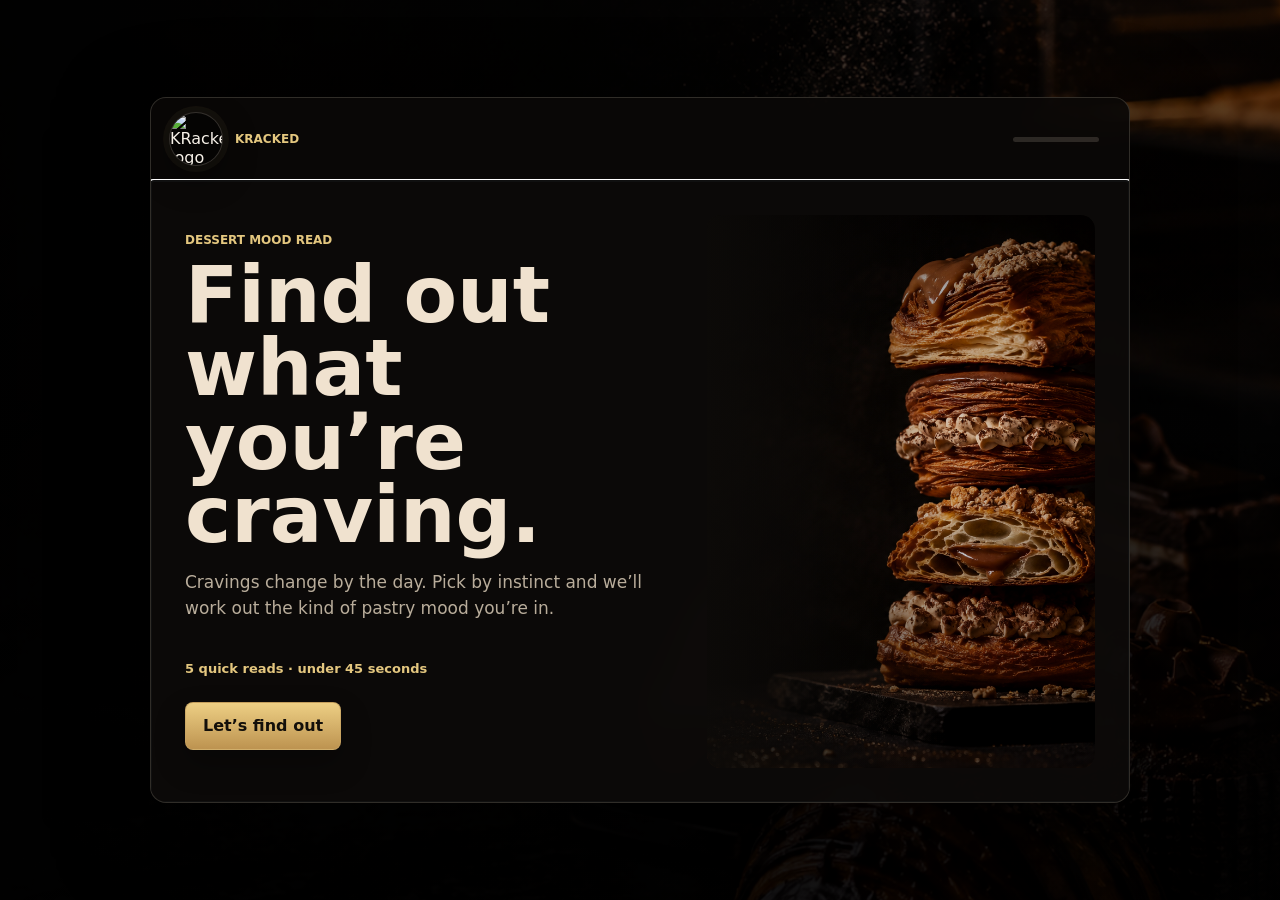
==== commit e59a4442: "Polish KRacked result experience" ====
--- a/index.html
+++ b/index.html
@@ -139,6 +139,36 @@
       align-content: start;
     }
 
+    .screen.reveal-screen {
+      min-height: 420px;
+      display: grid;
+      place-items: center;
+      text-align: center;
+    }
+
+    .reading-card {
+      display: grid;
+      gap: 12px;
+      justify-items: center;
+    }
+
+    .reading-mark {
+      width: 54px;
+      height: 54px;
+      border: 1px solid rgba(228,199,127,0.38);
+      border-radius: 50%;
+      background:
+        radial-gradient(circle at 50% 50%, rgba(228,199,127,0.32), transparent 34%),
+        rgba(255,255,255,0.035);
+      box-shadow: 0 0 34px rgba(198,162,97,0.18);
+      animation: pulseRead 1s ease-in-out infinite;
+    }
+
+    @keyframes pulseRead {
+      0%, 100% { transform: scale(0.96); opacity: 0.72; }
+      50% { transform: scale(1.04); opacity: 1; }
+    }
+
     .question-stage {
       display: grid;
       grid-template-columns: minmax(0, 1fr) 220px;
@@ -592,8 +622,16 @@
       font-weight: 750;
     }
 
+    .idea-summary {
+      margin: 12px 0 0;
+      color: var(--cream);
+      font-size: 14px;
+      line-height: 1.45;
+    }
+
     .did-you-know,
-    .match-kicker {
+    .match-kicker,
+    .why-match {
       margin: 14px 0 0;
       color: var(--muted);
       font-size: 14px;
@@ -601,8 +639,31 @@
     }
 
     .did-you-know strong,
-    .match-kicker strong {
+    .match-kicker strong,
+    .why-match strong {
       color: var(--cream);
+    }
+
+    .why-match {
+      border-top: 1px solid rgba(240,226,207,0.1);
+      padding-top: 14px;
+    }
+
+    .signal-row {
+      display: flex;
+      flex-wrap: wrap;
+      gap: 7px;
+      margin-top: 9px;
+    }
+
+    .signal {
+      border: 1px solid rgba(228,199,127,0.26);
+      border-radius: 999px;
+      padding: 6px 9px;
+      color: var(--gold-bright);
+      background: rgba(198,162,97,0.08);
+      font-size: 11px;
+      font-weight: 850;
     }
 
     .result-hero {
@@ -725,10 +786,9 @@
 
     .mini-product {
       min-width: 0;
-      display: grid;
-      grid-template-columns: 108px minmax(0, 1fr);
+      display: flex;
+      flex-direction: column;
       gap: 14px;
-      align-items: stretch;
       border: 1px solid var(--line);
       border-radius: var(--radius);
       padding: 12px;
@@ -737,9 +797,10 @@
 
     .mini-image {
       position: relative;
+      width: 100%;
+      aspect-ratio: 16 / 10;
+      min-height: 190px;
       overflow: hidden;
-      min-height: 132px;
-      aspect-ratio: 4 / 5;
       border-radius: 6px;
       background-color: rgba(0,0,0,0.28);
       background-position: center;
@@ -749,6 +810,9 @@
     }
 
     .mini-product > div:last-child {
+      position: relative;
+      z-index: 1;
+      flex: 1 1 auto;
       min-width: 0;
       display: flex;
       flex-direction: column;
@@ -770,6 +834,7 @@
     }
 
     .mini-product .btn {
+      margin-top: auto;
       min-height: 42px;
       padding: 10px 14px;
       align-self: flex-start;
@@ -807,8 +872,7 @@
       .result-hero { grid-template-columns: 1fr; }
       .product-image { min-height: 280px; }
       .product-grid { grid-template-columns: 1fr; }
-      .mini-product { grid-template-columns: 96px minmax(0, 1fr); }
-      .mini-image { min-height: 112px; }
+      .mini-image { min-height: 170px; }
       .actions .btn, .main-pick .btn { width: 100%; }
     }
 
@@ -855,7 +919,8 @@
       products: [
         {
           id: "hot_cocoa_cookies",
-          name: "6 Hot Cocoa Cookies",
+          name: "Hot Cocoa Cookies",
+          quantityLabel: "Box of 6",
           priceLabel: "$13.90",
           linkUrl: "https://take.app/krackedbakes/p/cmmmexc6h000104juop7cfe8i",
           image: "https://emofly.b-cdn.net/hbd_exvhac6ayb3ZKT/width:640/plain/https%3A%2F%2Fstorage.googleapis.com%2Ftakeapp%2Fmedia%2Fcmmonmbi0000104kz7p8477pj.jpeg",
@@ -863,7 +928,8 @@
         },
         {
           id: "brookies",
-          name: "8 Brookies",
+          name: "Brookies",
+          quantityLabel: "Box of 8",
           priceLabel: "$18.90",
           linkUrl: "https://take.app/krackedbakes/p/cmmmeuznz001104lbet8awdc9",
           image: "https://emofly.b-cdn.net/hbd_exvhac6ayb3ZKT/width:640/plain/https%3A%2F%2Fstorage.googleapis.com%2Ftakeapp%2Fmedia%2Fcmmonns8c000104js0hgf8so5.jpeg",
@@ -871,7 +937,8 @@
         },
         {
           id: "tiramisu_rolls",
-          name: "3 Tiramisu Rolls",
+          name: "Tiramisu Rolls",
+          quantityLabel: "Set of 3",
           priceLabel: "$12.90",
           linkUrl: "https://take.app/krackedbakes/p/cmmmesaaz000i04l14yc3kebn",
           image: "https://emofly.b-cdn.net/hbd_exvhac6ayb3ZKT/width:640/plain/https%3A%2F%2Fstorage.googleapis.com%2Ftakeapp%2Fmedia%2Fcmmono9vx000104l45e194ert.jpeg",
@@ -887,7 +954,8 @@
         },
         {
           id: "streuseltalers",
-          name: "2 Streuseltalers / Lemon Blueberry Crumble",
+          name: "Streuseltalers",
+          quantityLabel: "Lemon Blueberry Crumble",
           priceLabel: "$19.90",
           linkUrl: "https://take.app/krackedbakes/p/cmpi02d5j00000bji89ahs4wu",
           image: "https://emofly.b-cdn.net/hbd_exvhac6ayb3ZKT/width:640/plain/https%3A%2F%2Fstorage.googleapis.com%2Ftakeapp%2Fmedia%2Fcmpi029ie00000bkm4si24eqo.png",
@@ -904,7 +972,8 @@
         },
         {
           id: "marble_praline_hazelnut_cookies",
-          name: "3 Marble Praline Hazelnut Cookies",
+          name: "Marble Praline Hazelnut Cookies",
+          quantityLabel: "Set of 3",
           priceLabel: "$10.00",
           // TODO: Replace catalogue fallback with direct Take.app product URL when available.
           linkUrl: "https://take.app/krackedbakes",
@@ -922,7 +991,8 @@
         },
         {
           id: "brioches_pepites_chocolat",
-          name: "3 Brioches aux pépites de chocolat",
+          name: "Brioches aux pépites de chocolat",
+          quantityLabel: "Set of 3",
           priceLabel: "$9.00",
           // TODO: Replace catalogue fallback with direct Take.app product URL when available.
           linkUrl: "https://take.app/krackedbakes",
@@ -947,9 +1017,10 @@
           tags: "cocoa · chewy · rich",
           prompt: "What kind of chocolate mood?",
           profile: "The Dark Comfort Seeker",
-          description: "You’re not just looking for sweet. You want depth, cocoa, chew, and something that feels like a proper reward. This is the kind of craving that wants dessert to have weight.",
+          description: "You’re not just looking for something sweet. You want depth, cocoa, chew, and a bake that feels like a proper reward. This is the kind of mood that wants dessert to have weight — not just sugar, but richness, softness, and a bit of drama. You’d probably enjoy dark chocolate, brownie centres, ganache, cocoa dust, or anything that feels dense in the best way.",
           ideas: ["brownie cookies", "ganache tarts", "chocolate babka", "cocoa hazelnut rolls", "molten-centre bakes"],
-          didYouKnow: "Cocoa bitterness can make a bake feel richer without making it taste simply sweeter. That’s why brownie-style cookies, ganache, and dark chocolate bakes feel more satisfying.",
+          ideaSummary: "Basically, you’re after bakes with cocoa depth, soft centres, and a proper dessert finish.",
+          didYouKnow: "Brownie-style bakes feel richer because the texture holds moisture and cocoa intensity longer than a crisp cookie.",
           unmetTags: ["cocoa-depth", "molten-centre"],
           dims: { dark: 4, rich: 2, chew: 1 },
           followups: [
@@ -966,9 +1037,10 @@
           tags: "warm · bakery · comfort",
           prompt: "What kind of buttery mood?",
           profile: "The Butter-Led Loyalist",
-          description: "You’re craving comfort more than drama. Soft crumb, butter, warmth, and a bake that feels easy to finish without being too much.",
+          description: "You’re craving comfort more than drama. You want butter, warmth, soft crumb, and something that feels easy to keep going back to. This pastry mood does not need to shout — it just needs to be soft, golden, and properly satisfying. You’d probably enjoy brioche, milk buns, croissants, shio pan, butter loaves, or anything that smells like a bakery in the morning.",
           ideas: ["brioche", "croissants", "milk buns", "butter loaves", "shio pan"],
-          didYouKnow: "Enriched doughs like brioche feel softer and richer because of butter, eggs, or milk in the dough.",
+          ideaSummary: "Basically, you’re after softness, warmth, and bakes that feel comforting without doing too much.",
+          didYouKnow: "Brioche feels soft and full because it is an enriched dough, usually made with butter, eggs, or milk.",
           unmetTags: ["savoury-buttery", "enriched-dough"],
           dims: { butter: 4, soft: 2, familiarity: 2 },
           followups: [
@@ -985,9 +1057,10 @@
           tags: "coffee · custard · soft",
           prompt: "What kind of creamy mood?",
           profile: "The Café Cloud Romantic",
-          description: "You’re not chasing pure sugar today. You want something softer — cream, coffee, cocoa dust, and a mellow finish that feels like a slow café moment.",
+          description: "You’re not chasing pure sugar today. You want something softer — cream, coffee, cocoa dust, and a mellow finish that feels like a slow café moment. This is the kind of mood that leans smooth instead of loud. You’d probably enjoy tiramisu, custard rolls, cream buns, coffee cream, soft sponge, or anything that feels rich without being too heavy.",
           ideas: ["tiramisu", "custard rolls", "cream buns", "coffee cream slices", "cocoa-dusted sponge"],
-          didYouKnow: "Café-style desserts often balance sweetness with cream, coffee, and cocoa instead of just sugar.",
+          ideaSummary: "Basically, you’re after soft layers, mellow sweetness, and café-style richness.",
+          didYouKnow: "Creamy café desserts work because coffee and cocoa add bitterness, which stops cream from feeling flat.",
           unmetTags: ["coffee-cream", "custard"],
           dims: { cream: 4, creamy: 3, soft: 1 },
           followups: [
@@ -1004,9 +1077,10 @@
           tags: "citrus · berry · sharp finish",
           prompt: "What kind of bright?",
           profile: "The Bright Crumble Type",
-          description: "You want something that lifts instead of sits heavy. Fruit, citrus, crumble, and a cleaner finish are probably what your sweet tooth is asking for.",
+          description: "You want something that lifts instead of sits heavy. Fruit, citrus, crumble, and a cleaner finish are probably what your sweet tooth is asking for today. This is not a too-much-chocolate kind of mood — it is more about brightness, texture, and a little sharpness to balance the sweet. You’d probably enjoy berry tarts, lemon blueberry bakes, fruit crumble, yuzu cream, or citrusy pastry.",
           ideas: ["fruit crumble", "lemon blueberry bakes", "berry tarts", "citrus cream pastries", "yuzu-style desserts"],
-          didYouKnow: "Citrus or fruit acidity can make a dessert feel lighter even when it is still sweet.",
+          ideaSummary: "Basically, you’re after fruit, crumble, and a finish that feels lifted rather than heavy.",
+          didYouKnow: "Fruit-led pastries feel lighter because acidity cuts through butter and sugar.",
           unmetTags: ["yuzu-citrus", "fruit-crumble"],
           dims: { bright: 4, fruity: 3, adventurous: 1 },
           followups: [
@@ -1023,9 +1097,10 @@
           tags: "local · layered · unexpected",
           prompt: "What kind of different are we doing?",
           profile: "The Wildcard Drop Hunter",
-          description: "You don’t really play it safe with dessert. You like bakes that feel layered, a bit extra, and not too predictable — something that makes you go, ‘wait, that actually works.’",
+          description: "You don’t really play it safe with dessert. You like bakes that feel layered, a bit extra, and not too predictable — something that gives you a reason to go, “wait, that actually works.” This is the mood for contrast: gooey with crisp, sweet with salty, familiar with weird, or classic with a twist. You’d probably enjoy stuffed cookies, brookies, hybrid desserts, limited drops, sweet-savoury bakes, or anything with a little chaos but still balanced.",
           ideas: ["stuffed cookies", "brookies", "hybrid desserts", "kaya buns", "pandan rolls"],
-          didYouKnow: "The best unusual bakes still need balance: something familiar, something textured, and one clear reason to come back for another bite.",
+          ideaSummary: "Basically, you like desserts with texture, contrast, and a little “wait, that works?” moment.",
+          didYouKnow: "Mash-up desserts work best when textures contrast, not when everything is just more.",
           unmetTags: ["hybrid-stuffed", "kaya-pandan", "limited-drop"],
           dims: { novelty: 3, local: 2, adventurous: 2 },
           followups: [
@@ -1042,9 +1117,10 @@
           tags: "kaya · pandan · sesame",
           prompt: "What kind of familiar?",
           profile: "The Nostalgic Twist Chaser",
-          description: "You’re leaning toward flavours that feel familiar but still exciting. Kaya, pandan, sesame, coconut, or yuzu-style notes would probably hit because they carry memory and curiosity at the same time.",
+          description: "You’re leaning toward flavours that feel familiar, but you still want them to do something interesting. Kaya, pandan, sesame, coconut, peanut, or yuzu-style notes would probably hit because they carry memory and curiosity at the same time. This is the kind of mood that wants comfort, but not something boring. You’d probably enjoy local-inspired buns, pandan rolls, black sesame cookies, coconut brioche, or peanut-sesame bakes.",
           ideas: ["kaya buns", "pandan rolls", "black sesame cookies", "coconut brioche", "peanut-sesame bakes", "yuzu cream"],
-          didYouKnow: "Nostalgic flavours work because they feel familiar, then become exciting in a new pastry format.",
+          ideaSummary: "Basically, you’re after familiar flavours translated into a pastry format with a small twist.",
+          didYouKnow: "Flavours like kaya, pandan, sesame, and coconut work well in pastry because they feel familiar, but can still feel new in a different bake format.",
           unmetTags: ["kaya-pandan", "black-sesame", "yuzu-citrus"],
           dims: { local: 5, nutty: 1, familiarity: 2 },
           followups: [
@@ -1061,8 +1137,9 @@
           tags: "limited · layered · unexpected",
           prompt: "What kind of wildcard?",
           profile: "The Wildcard Drop Hunter",
-          description: "You don’t really play it safe with dessert. You like bakes that feel layered, a bit extra, and not too predictable — something that makes you go, ‘wait, that actually works.’",
+          description: "You don’t really play it safe with dessert. You like bakes that feel layered, a bit extra, and not too predictable — something that gives you a reason to go, “wait, that actually works.” This is the mood for contrast: gooey with crisp, sweet with salty, familiar with weird, or classic with a twist. You’d probably enjoy stuffed cookies, brookies, hybrid desserts, limited drops, sweet-savoury bakes, or anything with a little chaos but still balanced.",
           ideas: ["stuffed cookies", "brookies", "hybrid desserts", "limited drops", "sweet-savoury bakes"],
+          ideaSummary: "Basically, you like desserts with texture, contrast, and a little “wait, that works?” moment.",
           didYouKnow: "Mash-up desserts work best when textures contrast, not when everything is just more.",
           unmetTags: ["hybrid-stuffed", "limited-drop"],
           dims: { novelty: 5, adventurous: 2, rich: 1 },
@@ -1072,6 +1149,21 @@
             { id: "salty", icon: "spark", title: "Sweet-Salty", tags: "contrast · rich · sharp", dims: { novelty: 2, salty: 3 } },
             { id: "limited", icon: "burst", title: "Limited Seasonal", tags: "new · bold · now", dims: { novelty: 3, adventurous: 2 } }
           ]
+        },
+        gentle: {
+          id: "gentle",
+          icon: "cloud",
+          title: "Gentle Sweet Tooth",
+          tags: "balanced · soft · easy",
+          prompt: "What kind of gentle?",
+          profile: "The Gentle Sweet Tooth",
+          description: "You like dessert, but you do not want it to knock you out. You’re probably looking for something soft, balanced, and easy to finish without feeling like it is too much. This points to mellow sweetness, gentle textures, and bakes that feel comforting rather than intense. You’d probably enjoy brioche, tiramisu rolls, milk buns, soft cookies, cream buns, or light cocoa bakes.",
+          ideas: ["brioche", "tiramisu rolls", "milk buns", "soft cookies", "cream buns", "light cocoa bakes"],
+          ideaSummary: "Basically, you’re after a softer dessert lane: enough sweetness to feel like a treat, not enough to flatten you.",
+          didYouKnow: "Gentler desserts often feel more satisfying when they lean on texture, cream, butter, or cocoa bitterness instead of just sugar.",
+          unmetTags: ["balanced-sweetness", "light-cocoa"],
+          dims: { soft: 2, cream: 1, butter: 1, sweet: -1 },
+          followups: []
         }
       },
       textureOptions: [
@@ -1106,7 +1198,16 @@
         { id: "surprise", icon: "spark", title: "Surprise Me", tags: "bold · strange · new", dims: { adventurous: 3, novelty: 1 } }
       ],
       topFamilyIds: ["dark", "butter", "cream", "bright", "discovery"],
-      profileOrder: ["dark", "butter", "cream", "bright", "local", "novelty"]
+      profileOrder: ["dark", "butter", "cream", "bright", "local", "novelty", "gentle"],
+      museSignals: {
+        local: ["kaya", "pandan", "black sesame", "yuzu", "coconut"],
+        bright: ["lemon", "berry", "yuzu", "fruit crumble"],
+        novelty: ["stuffed", "limited", "sweet-savoury", "hybrid"],
+        butter: ["shio pan", "brioche", "savoury butter"],
+        dark: ["ganache", "brownie centre", "cocoa depth"],
+        cream: ["tiramisu", "custard", "coffee cream"],
+        gentle: ["balanced sweetness", "soft cookies", "milk buns"]
+      }
     };
 
     const productById = Object.fromEntries(quiz.products.map((product) => [product.id, product]));
@@ -1199,19 +1300,37 @@
 
     function render() {
       const isIntro = state.step === 0;
+      const isReveal = state.step === 6;
       const isResult = state.step === 7;
-      backButton.hidden = state.step <= 1 || isIntro || isResult;
-      progress.hidden = isIntro || isResult;
+      backButton.hidden = state.step <= 1 || isIntro || isReveal || isResult;
+      progress.hidden = isIntro || isReveal || isResult;
       progressFill.style.width = isIntro ? "0%" : `${Math.max(0, Math.min(100, (state.step / quiz.meta.questionCount) * 100))}%`;
-      stepCopy.textContent = isIntro ? "" : `${Math.min(state.step, quiz.meta.questionCount)} of ${quiz.meta.questionCount}`;
-      screen.className = `screen${isIntro ? " intro-screen" : ""}${isResult ? " result-screen" : ""}`;
+      stepCopy.textContent = isIntro || isReveal ? "" : `${Math.min(state.step, quiz.meta.questionCount)} of ${quiz.meta.questionCount}`;
+      screen.className = `screen${isIntro ? " intro-screen" : ""}${isReveal ? " reveal-screen" : ""}${isResult ? " result-screen" : ""}`;
 
       if (isIntro) renderIntro();
+      else if (isReveal) renderReveal();
       else if (isResult) renderResult();
       else renderQuestion();
 
       requestAnimationFrame(() => screen.focus({ preventScroll: true }));
       persist();
+    }
+
+    function renderReveal() {
+      screen.innerHTML = `
+        <div class="reading-card" role="status" aria-live="polite">
+          <span class="reading-mark" aria-hidden="true"></span>
+          <p class="eyebrow">Reading your craving...</p>
+          <p class="copy">Checking the texture, mood, and finish.</p>
+        </div>
+      `;
+      window.clearTimeout(renderReveal.timer);
+      renderReveal.timer = window.setTimeout(() => {
+        state.step = 7;
+        setHash("result");
+        render();
+      }, 950);
     }
 
     function renderIntro() {
@@ -1221,7 +1340,7 @@
             <p class="eyebrow">Dessert mood read</p>
             <h1>Find out what you&rsquo;re craving.</h1>
             <p class="copy">Cravings change by the day. Pick by instinct and we&rsquo;ll work out the kind of pastry mood you&rsquo;re in.</p>
-            <p class="meta">6 quick reads · under 45 seconds</p>
+            <p class="meta">5 quick reads · under 45 seconds</p>
             <div class="actions">
               <button class="btn btn-primary" id="startButton" type="button">Let&rsquo;s find out</button>
             </div>
@@ -1442,7 +1561,7 @@
     function completeQuiz() {
       state.result = computeResult();
       state.discountCode = assignDiscountCode();
-      state.step = 7;
+      state.step = 6;
       writeJson(STORAGE.result, state.result);
       safeSet(STORAGE.code, state.discountCode);
       trackEvent("result_generated", eventBase({
@@ -1455,11 +1574,12 @@
         avoiding: state.answers.avoid,
         final_profile: state.result.profile.id,
         main_match: state.result.main.product.id,
+        main_match_name: productDisplayName(state.result.main.product),
         unmet_craving_tags: state.result.unmetTags.join(","),
+        muse_signals: state.result.museSignals.join(","),
         discount_code: state.discountCode,
         confidence: state.result.confidence
       }));
-      setHash("result");
       render();
     }
 
@@ -1469,8 +1589,9 @@
       const profile = {
         id: profileFamily.id,
         name: profileFamily.profile,
-        description: profileDescription(profileFamily),
+        description: profileDescription(profileFamily, dims),
         ideas: profileFamily.ideas,
+        ideaSummary: profileFamily.ideaSummary,
         didYouKnow: profileFamily.didYouKnow,
         tags: resultTags(dims)
       };
@@ -1482,8 +1603,9 @@
       const secondary = rankedProducts.slice(1, 3);
       const gap = main.score - rankedProducts[1].score;
       const unmetTags = [...new Set([...(profileFamily.unmetTags || []), ...unmetTagsFromDims(dims)])];
+      const museSignals = [...new Set([...(quiz.museSignals[profileFamily.id] || []), ...museSignalsFromDims(dims)])];
       const confidence = profileFamily.id === "local" ? "weak" : gap >= 5 ? "strong" : gap >= 2 ? "medium" : "weak";
-      return { profile, dims, main, secondary, confidence, unmetTags, branch: followup?.id || "" };
+      return { profile, dims, main, secondary, confidence, unmetTags, museSignals, matchSignals: matchSignals(dims), branch: followup?.id || "" };
     }
 
     function collectRead() {
@@ -1499,17 +1621,29 @@
     }
 
     function resolveProfileFamily(family, followup) {
+      if (state.answers.avoid === "tooSweet" && state.answers.intensity?.sweetness !== "full") return quiz.families.gentle;
       if (family.id !== "discovery") return family;
       if (followup?.id === "nostalgia") return quiz.families.local;
       return quiz.families.novelty;
     }
 
-    function profileDescription(profileFamily) {
+    function profileDescription(profileFamily, dims = {}) {
       const avoid = state.answers.avoid;
-      if (avoid === "tooSweet") return "You’re not looking for something sugar-heavy today. You want balance, texture, and a cleaner finish.";
-      if (avoid === "tooSafe") return "You don’t really play it safe with dessert. You want something layered, a bit extra, and not too predictable.";
-      if (avoid === "tooDry") return "You’re clearly after softness and moisture — soft centres, cream, or anything that does not eat like a dry biscuit.";
-      return profileFamily.description;
+      const notes = {
+        tooSweet: "You’re not looking for something sugar-heavy today, so balance and a cleaner finish matter more than just maximum sweetness.",
+        tooHeavy: "You want dessert to lift, not sit heavy, which is why fruit, cream-light texture, or crumble energy makes more sense than full dense chocolate.",
+        tooPlain: "You want the bake to do something. A simple pastry is fine, but today it needs texture, contrast, or at least a small twist.",
+        tooDry: "You’re clearly after softness and moisture — soft centres, cream, or anything that does not eat like a dry biscuit.",
+        tooSafe: "You do not really want the safest thing on the counter. Something layered, odd, or a little extra is doing more for you today.",
+        tooCreamy: "You’re not in the mood for anything too soft or cream-heavy, so bite, crumb, chew, or a cleaner finish starts to matter."
+      };
+      const intensity = [];
+      if ((dims.rich || 0) >= 5) intensity.push("rich");
+      if ((dims.soft || 0) >= 4) intensity.push("soft");
+      if ((dims.chew || 0) >= 4) intensity.push("chewy");
+      if ((dims.adventurous || 0) >= 3 || (dims.novelty || 0) >= 4) intensity.push("a bit bold");
+      const tail = notes[avoid] || (intensity.length ? `Your answers also lean ${intensity.slice(0, 2).join(" and ")}, so the match needs to feel specific rather than random.` : "");
+      return [profileFamily.description, tail].filter(Boolean).join(" ");
     }
 
     function addDims(target, dims = {}) {
@@ -1568,6 +1702,43 @@
       return tags;
     }
 
+    function museSignalsFromDims(dims) {
+      const signals = [];
+      if ((dims.local || 0) >= 4) signals.push("kaya", "pandan", "black sesame", "coconut");
+      if ((dims.bright || 0) >= 4 || (dims.fruity || 0) >= 3) signals.push("lemon", "berry", "yuzu", "fruit crumble");
+      if ((dims.novelty || 0) >= 4) signals.push("stuffed", "limited", "hybrid");
+      if ((dims.salty || 0) >= 3) signals.push("sweet-savoury", "shio pan");
+      if ((dims.nutty || 0) >= 3) signals.push("hazelnut", "black sesame", "peanut");
+      return signals;
+    }
+
+    function matchSignals(dims) {
+      return Object.entries(dims)
+        .filter(([, value]) => value > 0)
+        .sort((a, b) => b[1] - a[1])
+        .slice(0, 4)
+        .map(([key]) => ({
+          dark: "cocoa",
+          butter: "buttery",
+          cream: "creamy",
+          bright: "bright",
+          local: "nostalgic",
+          novelty: "layered",
+          chew: "chewy",
+          soft: "soft",
+          flaky: "flaky",
+          creamy: "smooth",
+          crumbly: "crumbly",
+          fruity: "fruit-led",
+          nutty: "nutty",
+          salty: "salty",
+          sweet: "sweet",
+          rich: "rich",
+          adventurous: "adventurous",
+          familiarity: "familiar"
+        }[key] || key));
+    }
+
     function resultTags(dims) {
       return Object.entries(dims)
         .sort((a, b) => b[1] - a[1])
@@ -1591,6 +1762,26 @@
         }[key] || key));
     }
 
+    function productDisplayName(product = {}) {
+      return (product.name || "")
+        .replace(/^2\s+Streuseltalers \/ Lemon Blueberry Crumble$/, "Streuseltalers")
+        .replace(/^8\s+Brookies$/, "Brookies")
+        .replace(/^6\s+Hot Cocoa Cookies$/, "Hot Cocoa Cookies")
+        .replace(/^3\s+Tiramisu Rolls$/, "Tiramisu Rolls")
+        .replace(/^3\s+Marble Praline Hazelnut Cookies$/, "Marble Praline Hazelnut Cookies")
+        .replace(/^3\s+Brioches aux pépites de chocolat$/, "Brioches aux pépites de chocolat")
+        .replace(/^\d+\s+/, "");
+    }
+
+    function productQuantityLabel(product = {}) {
+      if (product.quantityLabel) return product.quantityLabel;
+      const match = product.name?.match(/^(\d+)\s+/);
+      if (!match) return "";
+      const quantity = match[1];
+      if (product.id === "brookies" || product.id === "hot_cocoa_cookies") return `Box of ${quantity}`;
+      return `Set of ${quantity}`;
+    }
+
     function renderResult() {
       const result = state.result || readJson(STORAGE.result);
       if (!result) {
@@ -1602,6 +1793,12 @@
       state.result = result;
       const label = result.confidence === "weak" ? "Closest KRacked pick" : "KRacked would point you here";
       const code = assignDiscountCode();
+      const mainName = productDisplayName(result.main.product);
+      const mainQuantity = productQuantityLabel(result.main.product);
+      const matchSignalsHtml = (result.matchSignals || matchSignals(result.dims || {}))
+        .slice(0, 4)
+        .map((signal) => `<span class="signal">${escapeHtml(signal)}</span>`)
+        .join("");
       screen.innerHTML = `
         <div class="result-head">
           <p class="eyebrow">Your craving profile is&hellip;</p>
@@ -1613,6 +1810,7 @@
         <section class="idea-panel">
           <p class="eyebrow">You'd probably like...</p>
           <ul class="idea-list">${result.profile.ideas.map((idea) => `<li>${escapeHtml(idea)}</li>`).join("")}</ul>
+          <p class="idea-summary">${escapeHtml(result.profile.ideaSummary || "Basically, you’re after bakes that match the texture, mood, and finish you picked.")}</p>
           <p class="did-you-know"><strong>Did you know:</strong> ${escapeHtml(result.profile.didYouKnow)}</p>
         </section>
 
@@ -1621,10 +1819,15 @@
           <article class="main-pick">
             <p class="eyebrow">${escapeHtml(label)}</p>
             <p class="match-kicker"><strong>If we had to point you to one KRacked pick right now, it’d be this.</strong></p>
-            <h3>${escapeHtml(result.main.product.name)}</h3>
+            <h3>${escapeHtml(mainName)}</h3>
+            ${mainQuantity ? `<p class="meta">${escapeHtml(mainQuantity)}</p>` : ""}
             <p class="price">${escapeHtml(result.main.product.priceLabel)}</p>
-            <p class="reason">${escapeHtml(result.main.reason)}</p>
             <a class="btn btn-primary" href="${result.main.product.linkUrl}" target="_blank" rel="noopener" data-product-id="${result.main.product.id}" data-slot="main">Order this bake</a>
+            <div class="why-match">
+              <strong>Why this match?</strong>
+              <div class="signal-row">${matchSignalsHtml}</div>
+              <p>${escapeHtml(result.main.reason)}</p>
+            </div>
             <div class="discount-box">
               <p class="eyebrow">5% off your first match</p>
               <h4>Use code ${escapeHtml(code)} for 5% off your order.</h4>
@@ -1646,17 +1849,21 @@
           <button class="btn" id="retakeButton" type="button">Retake</button>
           <button class="btn btn-ghost" id="copyResultButton" type="button">Copy my result</button>
         </div>
+        <p class="note">Not today&rsquo;s mood? Retake the read.</p>
       `;
       bindResultActions(result, code);
     }
 
     function secondaryCard(item) {
+      const name = productDisplayName(item.product);
+      const quantity = productQuantityLabel(item.product);
       return `
         <article class="mini-product">
           <div class="mini-image" style="background-image: url('${item.product.image}')"></div>
           <div>
             <p class="eyebrow">Worth a look</p>
-            <h4>${escapeHtml(item.product.name)}</h4>
+            <h4>${escapeHtml(name)}</h4>
+            ${quantity ? `<p class="meta">${escapeHtml(quantity)}</p>` : ""}
             <p class="reason">${escapeHtml(item.reason)}</p>
             <a class="btn" href="${item.product.linkUrl}" target="_blank" rel="noopener" data-product-id="${item.product.id}" data-slot="secondary">View bake</a>
           </div>
@@ -1666,7 +1873,10 @@
 
     function bindResultActions(result, code) {
       screen.querySelectorAll("[data-product-id]").forEach((link) => {
-        link.addEventListener("click", () => trackEvent("order_clicked", eventBase({ product_id: link.dataset.productId, slot: link.dataset.slot })));
+        link.addEventListener("click", () => {
+          const product = productById[link.dataset.productId] || result.main.product;
+          trackEvent("order_clicked", eventBase({ product_id: link.dataset.productId, product_name: productDisplayName(product), slot: link.dataset.slot }));
+        });
       });
       document.getElementById("retakeButton").addEventListener("click", () => {
         trackEvent("retake_quiz", eventBase({ profile: result.profile.id }));
@@ -1674,12 +1884,25 @@
       });
       document.getElementById("copyResultButton").addEventListener("click", async () => {
         trackEvent("copy_result", eventBase({ profile: result.profile.id }));
-        await copyText(`My pastry mood today is ${result.profile.name}. I'd probably like ${result.profile.ideas.slice(0, 3).join(", ")}. Closest KRacked match: ${result.main.product.name}.`, "copyResultButton");
+        await copyText(shareText(result), "copyResultButton");
       });
       document.getElementById("copyCodeButton").addEventListener("click", async () => {
         trackEvent("discount_copied", eventBase({ code }));
         await copyText(`Use code ${code} for 5% off your order.`, "copyCodeButton", `Code: ${code}`);
       });
+    }
+
+    function shareText(result) {
+      const profileLine = {
+        dark: "apparently I want cocoa depth, soft centres, and dessert with actual weight",
+        butter: "apparently I want butter, soft crumb, and bakery comfort",
+        cream: "apparently I want cream, coffee, cocoa dust, and a mellow finish",
+        bright: "apparently I want fruit, crumble, and something that does not sit heavy",
+        local: "apparently I want familiar flavours with a bit of curiosity",
+        novelty: "apparently I like layered chaos and desserts that do not play it too safe",
+        gentle: "apparently I want something soft, balanced, and easy to finish"
+      }[result.profile.id] || `apparently I like ${result.profile.ideas.slice(0, 2).join(" and ")}`;
+      return `My KRacked craving profile is ${result.profile.name} — ${profileLine}. Closest KRacked pick: ${productDisplayName(result.main.product)}.`;
     }
 
     function resetQuiz() {
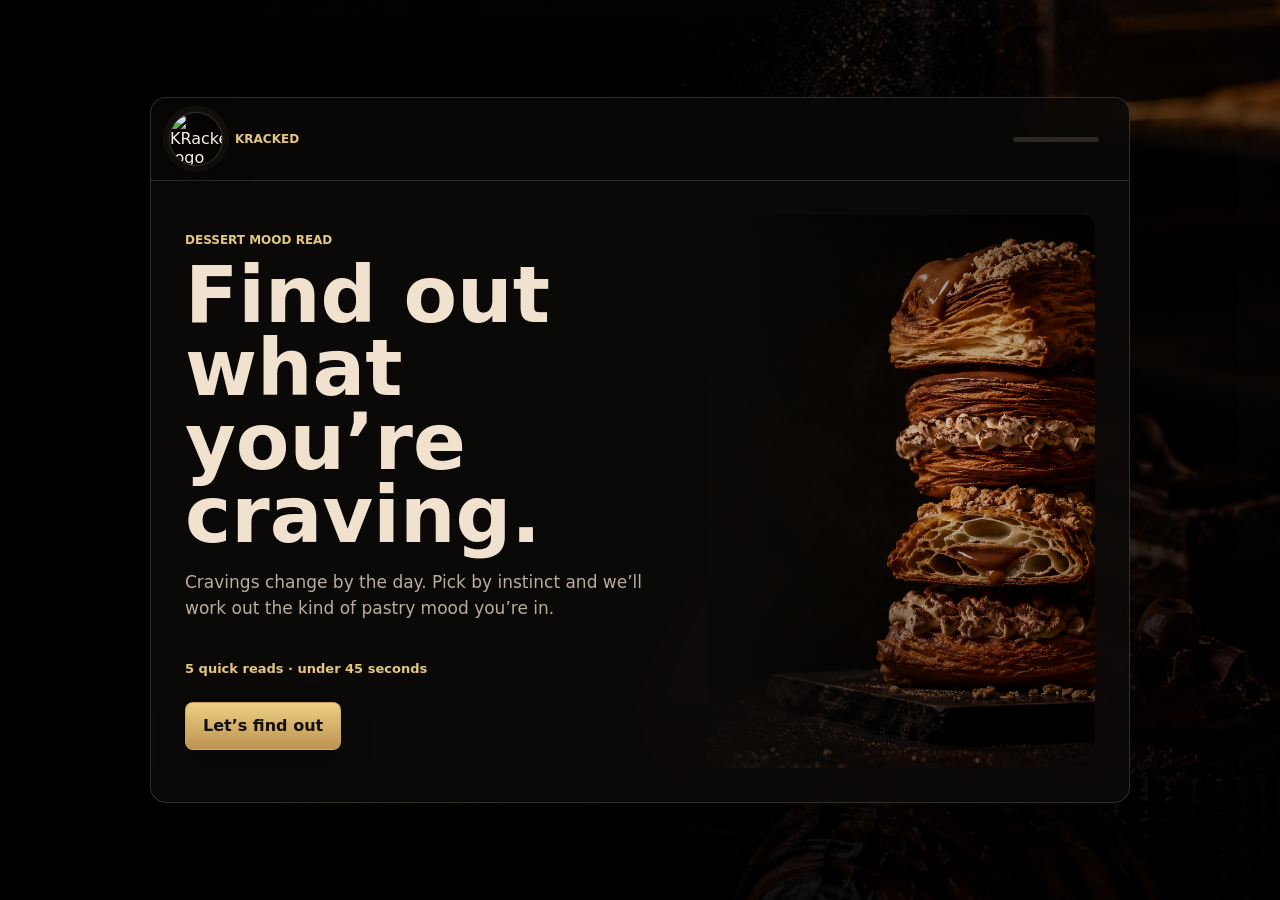
==== commit 4e1eb0a2: "Refine KRacked result page polish" ====
--- a/index.html
+++ b/index.html
@@ -130,6 +130,10 @@
       align-content: center;
     }
 
+    .screen:focus {
+      outline: none;
+    }
+
     .screen.intro-screen {
       min-height: auto;
       padding: clamp(22px, 4vw, 34px);
@@ -563,6 +567,8 @@
     }
 
     .result-head {
+      position: relative;
+      overflow: hidden;
       display: grid;
       gap: 10px;
       margin-bottom: 18px;
@@ -570,8 +576,35 @@
       border: 1px solid rgba(228,199,127,0.22);
       border-radius: 14px;
       background:
-        radial-gradient(circle at 90% 12%, rgba(228,199,127,0.14), transparent 30%),
+        radial-gradient(circle at 88% 18%, rgba(228,199,127,0.18), transparent 34%),
+        radial-gradient(circle at 100% 82%, rgba(96,62,28,0.22), transparent 38%),
         rgba(255,255,255,0.04);
+    }
+
+    .result-head::after {
+      position: absolute;
+      inset: 0 0 0 auto;
+      width: 38%;
+      content: "";
+      background:
+        linear-gradient(90deg, transparent, rgba(198,162,97,0.06)),
+        radial-gradient(circle at 70% 42%, rgba(228,199,127,0.12), transparent 42%);
+      pointer-events: none;
+    }
+
+    .result-head > * {
+      position: relative;
+      z-index: 1;
+    }
+
+    .result-copy {
+      display: grid;
+      gap: 10px;
+      max-width: 76ch;
+    }
+
+    .result-copy p {
+      margin: 0;
     }
 
     .tag-row {
@@ -686,8 +719,8 @@
       background-position: center;
       background-size: cover;
       background-repeat: no-repeat;
-      box-shadow: inset 0 -110px 100px rgba(0,0,0,0.44), inset 0 0 0 1px rgba(255,255,255,0.025);
-      filter: saturate(0.92) brightness(0.82) contrast(1.04);
+      box-shadow: inset 0 -130px 110px rgba(0,0,0,0.54), inset 0 0 0 1px rgba(255,255,255,0.025);
+      filter: saturate(0.86) brightness(0.72) contrast(1.08);
     }
 
     .product-image::after,
@@ -696,8 +729,8 @@
       inset: 0;
       content: "";
       background:
-        radial-gradient(circle at 52% 35%, transparent 42%, rgba(0,0,0,0.36)),
-        linear-gradient(180deg, rgba(0,0,0,0.08), rgba(0,0,0,0.36));
+        radial-gradient(circle at 52% 35%, transparent 34%, rgba(0,0,0,0.44)),
+        linear-gradient(180deg, rgba(0,0,0,0.12), rgba(0,0,0,0.5));
       pointer-events: none;
     }
 
@@ -1593,7 +1626,7 @@
         ideas: profileFamily.ideas,
         ideaSummary: profileFamily.ideaSummary,
         didYouKnow: profileFamily.didYouKnow,
-        tags: resultTags(dims)
+        tags: profileTags(profileFamily.id)
       };
 
       const rankedProducts = quiz.products
@@ -1713,10 +1746,9 @@
     }
 
     function matchSignals(dims) {
-      return Object.entries(dims)
+      const labels = Object.entries(dims)
         .filter(([, value]) => value > 0)
         .sort((a, b) => b[1] - a[1])
-        .slice(0, 4)
         .map(([key]) => ({
           dark: "cocoa",
           butter: "buttery",
@@ -1737,29 +1769,20 @@
           adventurous: "adventurous",
           familiarity: "familiar"
         }[key] || key));
-    }
-
-    function resultTags(dims) {
-      return Object.entries(dims)
-        .sort((a, b) => b[1] - a[1])
-        .slice(0, 3)
-        .map(([key]) => ({
-          lateNight: "late-night",
-          novelty: "curveball",
-          adventurous: "adventurous",
-          familiarity: "familiar",
-          brunch: "brunch",
-          chew: "chewy",
-          soft: "soft",
-          rich: "rich",
-          bright: "bright",
-          fruity: "fruity",
-          butter: "buttery",
-          cream: "creamy",
-          dark: "cocoa",
-          local: "nostalgic",
-          sharing: "sharing"
-        }[key] || key));
+      return [...new Set(labels)].slice(0, 4);
+    }
+
+    function profileTags(profileId) {
+      const tags = {
+        dark: ["cocoa", "rich", "chewy"],
+        cream: ["creamy", "coffee-led", "mellow"],
+        butter: ["buttery", "soft", "comforting"],
+        bright: ["bright", "fruity", "crumbly"],
+        local: ["familiar", "local", "curious"],
+        novelty: ["layered", "adventurous", "not-too-safe"],
+        gentle: ["gentle", "balanced", "soft"]
+      };
+      return tags[profileId] || ["balanced", "textured", "today"];
     }
 
     function productDisplayName(product = {}) {
@@ -1782,6 +1805,17 @@
       return `Set of ${quantity}`;
     }
 
+    function splitResultDescription(description = "") {
+      const sentences = description.match(/[^.!?]+[.!?]+(?:["”])?/g) || [description];
+      const clean = sentences.map((sentence) => sentence.trim()).filter(Boolean);
+      if (clean.length <= 2) return clean;
+      const midpoint = Math.ceil(clean.length / 2);
+      return [
+        clean.slice(0, midpoint).join(" "),
+        clean.slice(midpoint).join(" ")
+      ].filter(Boolean);
+    }
+
     function renderResult() {
       const result = state.result || readJson(STORAGE.result);
       if (!result) {
@@ -1791,10 +1825,11 @@
         return;
       }
       state.result = result;
-      const label = result.confidence === "weak" ? "Closest KRacked pick" : "KRacked would point you here";
+      result.profile.tags = profileTags(result.profile.id);
       const code = assignDiscountCode();
       const mainName = productDisplayName(result.main.product);
       const mainQuantity = productQuantityLabel(result.main.product);
+      const profileParagraphs = splitResultDescription(result.profile.description);
       const matchSignalsHtml = (result.matchSignals || matchSignals(result.dims || {}))
         .slice(0, 4)
         .map((signal) => `<span class="signal">${escapeHtml(signal)}</span>`)
@@ -1803,7 +1838,7 @@
         <div class="result-head">
           <p class="eyebrow">Your craving profile is&hellip;</p>
           <h2>${escapeHtml(result.profile.name)}</h2>
-          <p class="copy">${escapeHtml(result.profile.description)}</p>
+          <div class="copy result-copy">${profileParagraphs.map((paragraph) => `<p>${escapeHtml(paragraph)}</p>`).join("")}</div>
           <div class="tag-row">${result.profile.tags.map((tag) => `<span class="tag">${escapeHtml(tag)}</span>`).join("")}</div>
         </div>
 
@@ -1817,14 +1852,15 @@
         <div class="result-hero">
           <div class="product-image" style="background-image: url('${result.main.product.image}')"></div>
           <article class="main-pick">
-            <p class="eyebrow">${escapeHtml(label)}</p>
-            <p class="match-kicker"><strong>If we had to point you to one KRacked pick right now, it’d be this.</strong></p>
+            <p class="eyebrow">Your closest KRacked pick</p>
+            <p class="match-kicker"><strong>Based on your read, this is the closest match on our menu right now.</strong></p>
             <h3>${escapeHtml(mainName)}</h3>
             ${mainQuantity ? `<p class="meta">${escapeHtml(mainQuantity)}</p>` : ""}
             <p class="price">${escapeHtml(result.main.product.priceLabel)}</p>
             <a class="btn btn-primary" href="${result.main.product.linkUrl}" target="_blank" rel="noopener" data-product-id="${result.main.product.id}" data-slot="main">Order this bake</a>
             <div class="why-match">
               <strong>Why this match?</strong>
+              <p>Your answers pointed to:</p>
               <div class="signal-row">${matchSignalsHtml}</div>
               <p>${escapeHtml(result.main.reason)}</p>
             </div>
